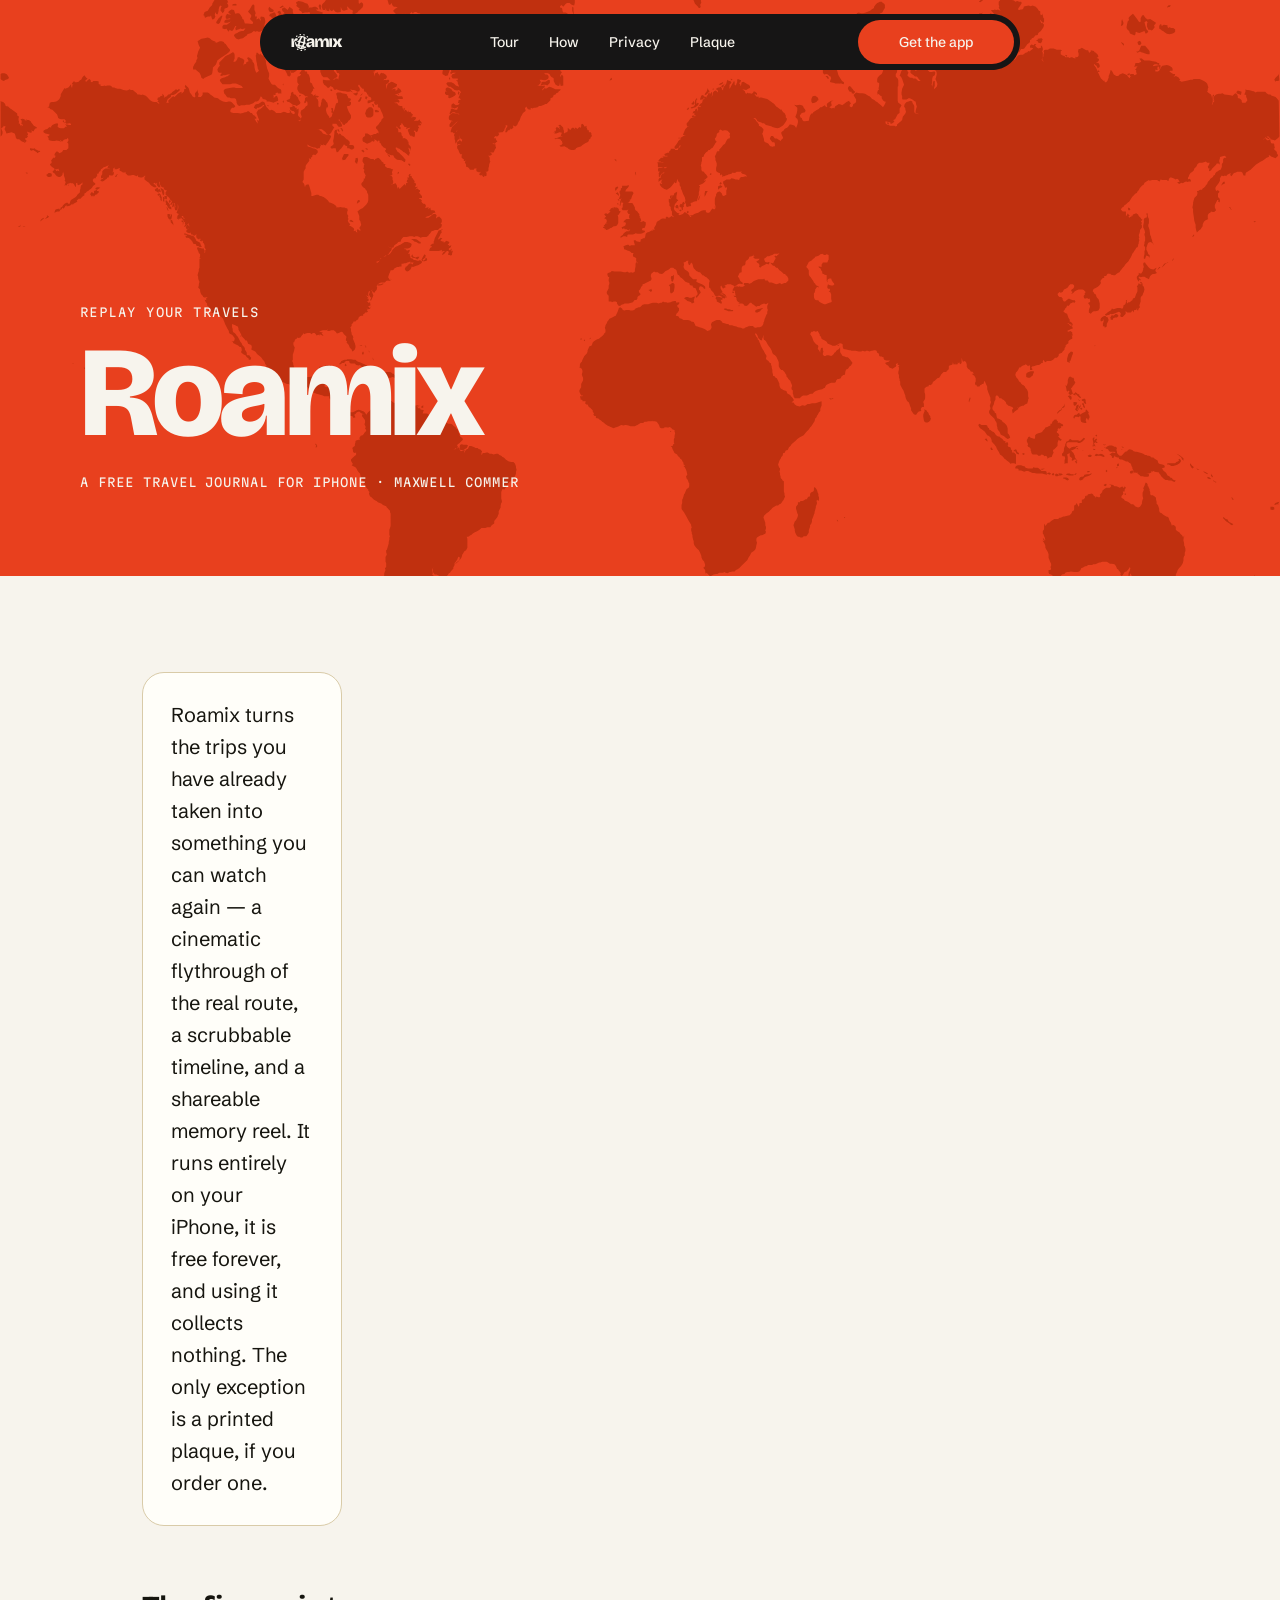
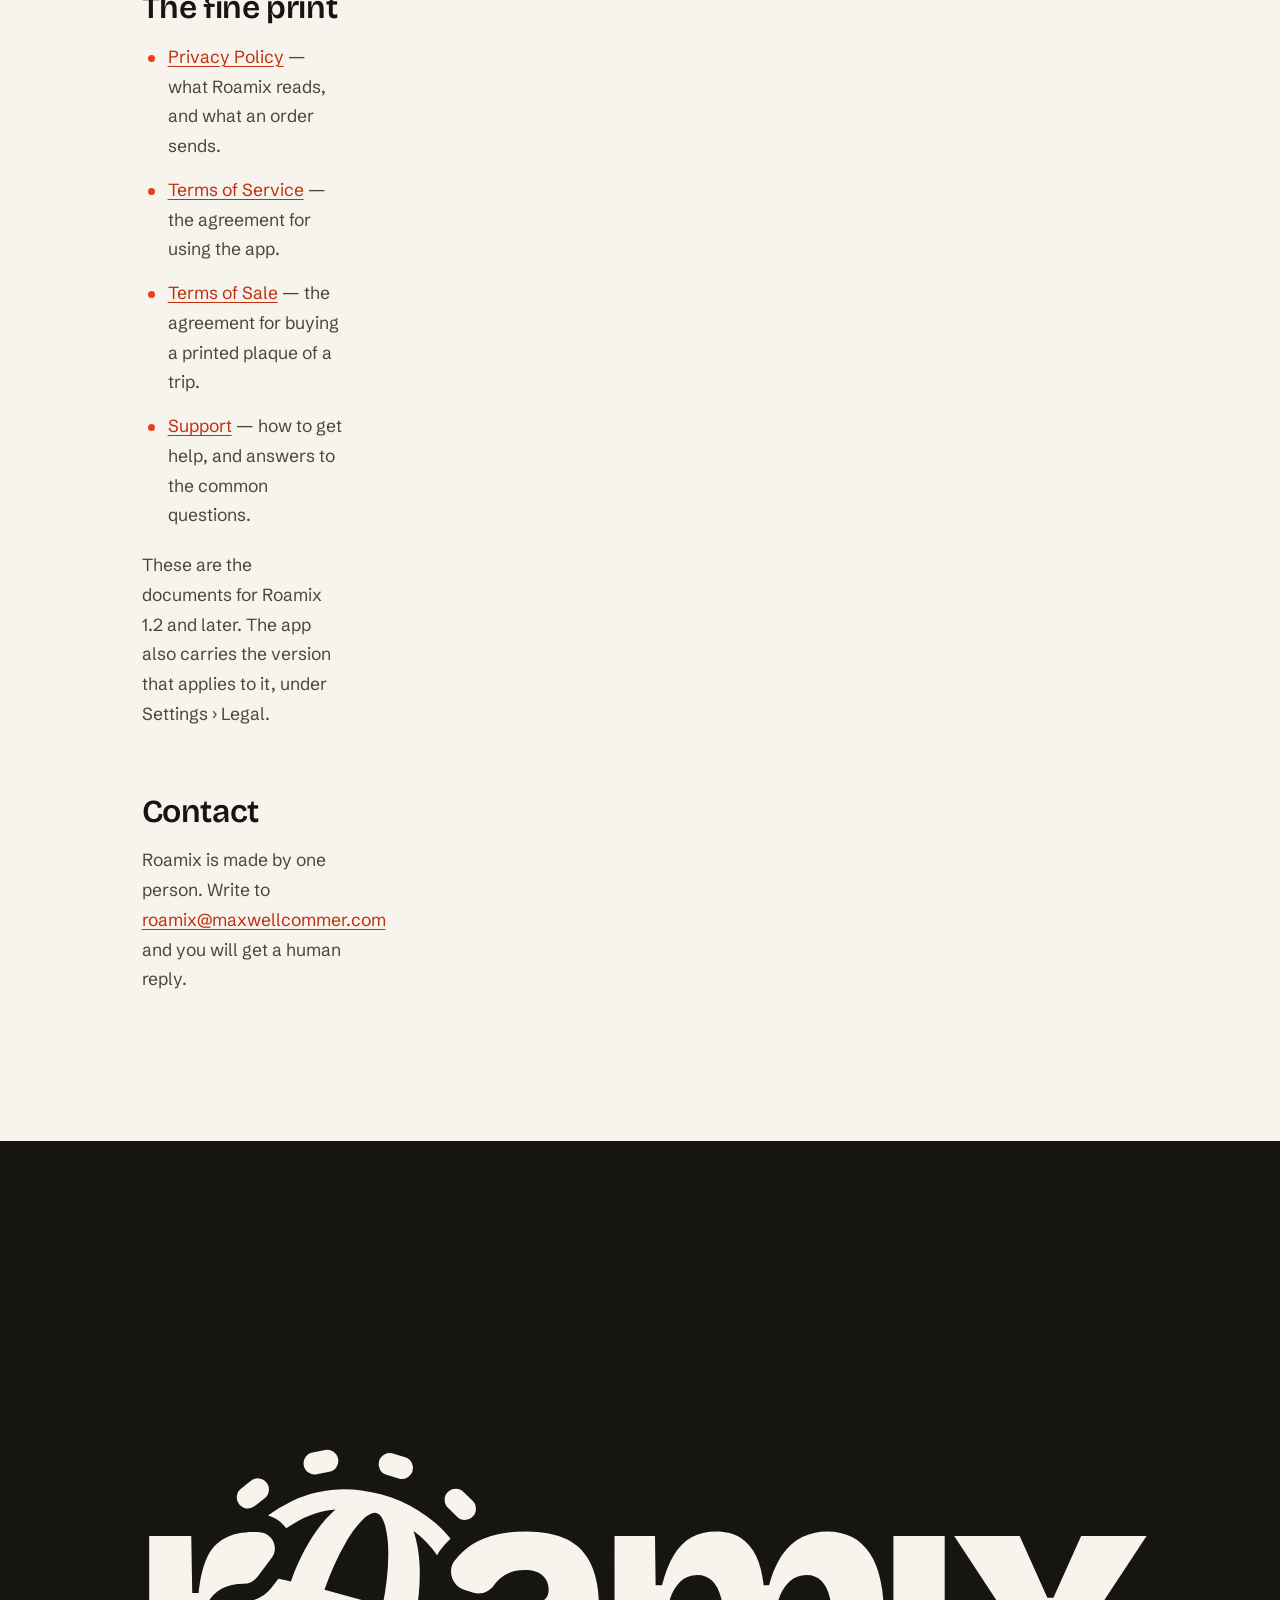
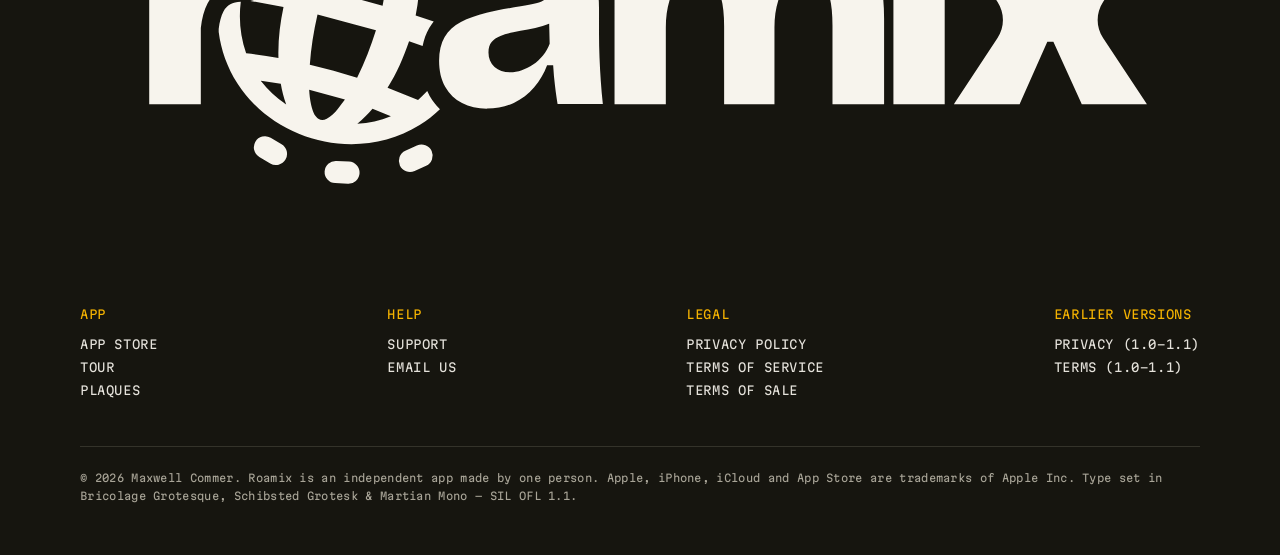
==== 1.2/index.html @ 4a8aa6ea "Tour: steady sticky pin, Safari's bar held one red Safari 26 draws a solid bar under its toolbar whe" ====
<!doctype html>
<!--
  Roamix Privacy Policy — the public copy, served by GitHub Pages at
  https://maxwellcommer-hub.github.io/roamix/1.2/privacy
  The WORDING mirrors the in-app Privacy Policy (LegalLibrary.privacyPolicy in the app
  source) verbatim — keep the two in lockstep, including the effective date (currently
  7 October 2026; set it together with LegalLibrary.effectiveDate in
  Roamix/Features/You/LegalView.swift).
  The DESIGN is the home page's (assets/site.css + assets/legal.css), applied by
  tools/build-legal.py, which lifts the words above verbatim — edit the WORDS here and
  re-run it; never edit the shared chrome by hand.
-->
<html lang="en">
<head>
<meta charset="utf-8">
<meta name="viewport" content="width=device-width, initial-scale=1, viewport-fit=cover">
<meta name="color-scheme" content="light">
<meta name="theme-color" content="#E8401E">
<title>Roamix</title>
<link rel="icon" href="data:image/svg+xml,%3Csvg%20xmlns='http://www.w3.org/2000/svg'%20viewBox='12%2012%2048%2048'%3E%3Cpath%20fill='%23E8401E'%20d='M57.11,25.15l-.99-1.73c-1.12-1.8-2.5-3.35-4.11-4.74-3.84-3.31-8.52-5.34-13.55-5.97-4.4-.56-8.78.08-12.78,1.97l-2.3,1.23c-1.28.78-2.42,1.64-3.49,2.59-8.49,7.48-10.27,20.06-4.14,29.57,7.02,10.9,22.33,14.48,33.37,7.61,4-2.49,7.09-6.15,8.93-10.47,2.77-6.53,2.42-13.85-.93-20.06ZM52.94,25.46c1.67,2.8,2.64,5.88,2.95,9.13.11,1.2.09,2.32-.07,3.63-2.46-.96-4.91-1.83-7.44-2.62.63-3.18.87-6.32.71-9.51-.1-2.07-.43-4.01-1.1-6,2.05,1.45,3.66,3.25,4.95,5.36ZM35.64,22.08c.86-1.41,1.74-2.7,2.88-3.87,1.01-1.03,2.44-2.05,3.37-.9.48.59.74,1.29.93,2.04.41,1.7.54,3.38.53,5.15-.03,3.11-.4,6.12-1.05,9.32l-10.65-2.91c1.08-3.11,2.35-6.03,3.98-8.83ZM20.31,23.71c1.86-2.33,4.13-4.2,6.78-5.57,2.07-1.05,4.22-1.73,6.6-1.94-1.38,1.24-2.55,2.55-3.6,4.07-1.94,2.81-3.43,5.83-4.56,9.1-2.54-.59-5.04-1.09-7.75-1.52.64-1.54,1.5-2.87,2.53-4.15ZM16.4,32.63l7.77,1.4c-.64,3.06-1.02,6.1-.93,9.35-1.99-.3-3.89-.65-5.92-.85-1.1-3.18-1.42-6.51-.92-9.9ZM20.03,47.58l3.64.53c.23,1.32.53,2.52.99,3.79-1.78-1.19-3.3-2.58-4.63-4.31ZM34.07,52.8c-.52.7-1.2,1.28-1.97,1.72-.75.39-1.52.27-1.98-.39-.38-.45-.57-1.01-.74-1.58-.3-1.07-.44-2.12-.51-3.32l6.55,1.76-1.35,1.81ZM37.65,47c-2.88-.87-5.71-1.64-8.67-2.35.23-3.1.69-6.13,1.41-9.23l10.71,2.91c-.93,2.97-2.03,5.81-3.45,8.67ZM37.69,55.45c1.01-.91,1.92-1.76,2.77-2.77l3.37,1.4c-1.99.83-3.99,1.23-6.14,1.37ZM48.81,51.07l-5.59-2.23c1.69-2.72,2.92-5.54,3.95-8.54l7.42,2.73c-1.26,3.08-3.13,5.79-5.77,8.04Z'/%3E%3C/svg%3E">
<link rel="preload" href="../fonts/BricolageGrotesque-ExtraBold.ttf" as="font" type="font/ttf" crossorigin>
<link rel="stylesheet" href="../assets/site.css?v=9d8be3f4">
<link rel="stylesheet" href="../assets/legal.css?v=582b8c62">
</head>
<body class="legal">

<svg width="0" height="0" style="position:absolute" aria-hidden="true"><defs><g id="wm">
      <g><rect x="54.05" y="86.21" width="7.73" height="4.91" rx="2.46" transform="translate(111.08 180.25) rotate(-176.99)"/><rect x="70.31" y="83.1" width="7.73" height="4.91" rx="2.46" transform="translate(177.3 132.32) rotate(155.32)"/><rect x="80.14" y="27" width="7.73" height="4.91" rx="2.46" transform="translate(44.81 -50.47) rotate(44.55)"/><rect x="65.9" y="18.54" width="7.73" height="4.91" rx="2.46" transform="translate(9.09 -19.33) rotate(16.86)"/><rect x="49.36" y="17.67" width="7.73" height="4.91" rx="2.46" transform="translate(-2.83 10.36) rotate(-10.83)"/><rect x="34.31" y="24.59" width="7.73" height="4.91" rx="2.46" transform="translate(-8.53 29.67) rotate(-38.52)"/><rect x="38.2" y="81.41" width="7.73" height="4.91" rx="2.46" transform="translate(35.41 177.45) rotate(-149.29)"/></g>
      <path d="M89.89,74.59c-2.07,0-3.9-.41-5.49-1.23-1.6-.82-2.84-2.02-3.73-3.59-.89-1.57-1.34-3.49-1.34-5.74,0-2.11.41-3.86,1.23-5.25.82-1.38,2.02-2.49,3.59-3.31,1.57-.82,3.46-1.5,5.67-2.04,2.21-.54,4.72-1.02,7.53-1.44,1.36-.23,2.5-.46,3.41-.67.92-.21,1.61-.55,2.08-1.02s.7-1.15.7-2.04c0-1.17-.42-2.18-1.27-3.03s-2.21-1.27-4.08-1.27c-1.31,0-2.5.24-3.56.7-1.06.47-1.96,1.15-2.71,2.04-.15.18-.29.36-.43.56-1.03,1.48-2.83,2.22-4.55,1.71l-1.91-.57c-2.78-.82-4-4.19-2.25-6.51.01-.01.02-.03.03-.04,1.1-1.45,2.43-2.66,3.98-3.63,1.55-.96,3.32-1.67,5.31-2.11,1.99-.45,4.12-.67,6.37-.67,3.75,0,6.82.6,9.19,1.79,2.37,1.2,4.13,3.05,5.28,5.56,1.15,2.51,1.72,5.74,1.72,9.68v5.7c0,1.69.04,3.39.11,5.1.07,1.71.16,3.43.28,5.14.12,1.71.27,3.44.46,5.17h-10c-.19-1.08-.38-2.38-.56-3.91-.19-1.52-.33-3.08-.42-4.68h-1.34c-.66,1.78-1.61,3.41-2.85,4.89-1.24,1.48-2.75,2.63-4.51,3.45-1.76.82-3.74,1.23-5.95,1.23ZM95.03,66.57c.84,0,1.7-.15,2.57-.46.87-.3,1.7-.73,2.5-1.27.8-.54,1.52-1.21,2.18-2.01.66-.8,1.15-1.67,1.48-2.6l-.14-5.56,1.55.35c-.89.56-1.88,1.01-2.96,1.34-1.08.33-2.17.59-3.27.77-1.1.19-2.18.39-3.24.6s-2,.48-2.82.81c-.82.33-1.47.77-1.94,1.34-.47.56-.7,1.34-.7,2.32,0,1.31.45,2.37,1.34,3.17.89.8,2.04,1.2,3.45,1.2Z"/>
      <path d="M39.14,45.53c-.71.94-1.82,1.47-3,1.47,0,0-.01,0-.02,0-1.83,0-3.41.35-4.75,1.06s-2.39,1.78-3.17,3.24c-.77,1.46-1.28,3.29-1.51,5.49v16.82h-11.4v-37.17h9.29l.21,12.6h1.41c.33-3.28.95-5.9,1.87-7.85.92-1.95,2.23-3.37,3.94-4.26,1.71-.89,3.84-1.34,6.37-1.34.38,0,.8.01,1.27.04h.01c2.85.14,4.39,3.42,2.66,5.7l-3.18,4.21Z"/>
      <path d="M118.09,73.6v-37.17h8.94l.14,10.91h1.41c.66-2.67,1.52-4.89,2.6-6.65,1.08-1.76,2.39-3.07,3.94-3.94,1.55-.87,3.35-1.3,5.42-1.3s3.95.46,5.39,1.37c1.43.92,2.57,2.25,3.41,4.01.84,1.76,1.41,3.93,1.69,6.51h1.2c.75-2.77,1.74-5.03,2.96-6.79,1.22-1.76,2.67-3.05,4.36-3.87,1.69-.82,3.52-1.23,5.49-1.23,2.11,0,3.95.41,5.53,1.23,1.57.82,2.89,2.04,3.94,3.66,1.06,1.62,1.84,3.64,2.36,6.05.52,2.42.77,5.22.77,8.41v18.8h-11.4v-17.39c0-2.49-.2-4.55-.6-6.19-.4-1.64-1.02-2.88-1.87-3.7-.84-.82-1.92-1.23-3.24-1.23-1.5,0-2.78.49-3.84,1.48-1.06.99-1.87,2.36-2.43,4.12-.56,1.76-.84,3.74-.84,5.95v16.96h-11.12v-17.18c0-2.58-.22-4.69-.67-6.33-.45-1.64-1.1-2.89-1.97-3.73-.87-.84-1.96-1.27-3.27-1.27-1.5,0-2.77.49-3.8,1.48-1.03.99-1.82,2.36-2.36,4.12-.54,1.76-.81,3.74-.81,5.95v16.96h-11.33Z"/>
      <path d="M179.7,73.6v-37.17h11.33v37.17h-11.33Z"/>
      <path d="M193.06,73.6l9.64-14.62c1.59-2.41,1.59-5.53.01-7.94l-9.58-14.61h14.46l6.12,13.66h1.34l6.12-13.66h14.46l-9.62,14.6c-1.59,2.42-1.59,5.55.01,7.97l9.68,14.6h-14.39l-6.27-13.8h-1.34l-6.12,13.8h-14.53Z"/>
      <path d="M77.22,71.72c-.18-.32-.35-.66-.51-1-.63.68-1.31,1.33-2.03,1.95l-6.74-2.69c2.04-3.27,3.53-6.68,4.76-10.3l2.99,1.1c.29-1.48.76-2.84,1.46-4.02.3-.5.63-.97.99-1.42-1.32-.46-2.64-.9-3.99-1.32.76-3.84,1.05-7.62.85-11.47-.13-2.5-.52-4.84-1.32-7.23,2.09,1.49,3.8,3.3,5.22,5.36.21-.4.43-.79.71-1.16.69-.91,1.44-1.73,2.24-2.48-.99-1.24-2.09-2.39-3.32-3.45-4.62-3.99-10.27-6.44-16.34-7.21-5.3-.67-10.58.09-15.41,2.38l-2.77,1.49c-.88.53-1.69,1.1-2.48,1.7,1.62.46,3.03,1.44,4.02,2.81.93-.66,1.9-1.28,2.93-1.81,2.49-1.27,5.09-2.08,7.96-2.33-1.67,1.5-3.07,3.08-4.34,4.91-2.34,3.39-4.14,7.03-5.5,10.97-.93-.22-1.85-.42-2.78-.61l-1.53,2.02c-1.14,1.5-2.81,2.52-4.66,2.88l7.33,1.32c-.77,3.69-1.23,7.35-1.12,11.27-2.4-.36-4.69-.78-7.14-1.02-1.27-3.66-1.67-7.49-1.18-11.38-.92.06-1.69.25-2.31.57-.63.33-1.11.84-1.52,1.6-.51.96-.86,2.25-1.05,3.85v.67c.51,3.95,1.87,7.83,4.15,11.37,8.47,13.14,26.93,17.46,40.24,9.18,1.63-1.01,3.12-2.2,4.49-3.51-.9-.86-1.67-1.86-2.31-2.99ZM39.97,68.45l4.39.64c.27,1.59.64,3.04,1.19,4.57-2.14-1.43-3.99-3.12-5.58-5.2ZM58.8,37.7c1.03-1.7,2.1-3.26,3.48-4.67,1.22-1.24,2.94-2.47,4.06-1.09.58.71.89,1.56,1.13,2.46.5,2.05.66,4.08.64,6.21-.04,3.75-.48,7.38-1.26,11.24l-12.84-3.51c1.3-3.75,2.84-7.27,4.81-10.64ZM56.9,74.75c-.63.85-1.44,1.54-2.38,2.07-.9.47-1.83.33-2.39-.47-.46-.54-.69-1.22-.89-1.91-.36-1.28-.53-2.56-.61-4.01l7.9,2.13-1.63,2.18ZM50.77,64.91c.27-3.73.83-7.39,1.7-11.13l12.91,3.51c-1.13,3.59-2.45,7.01-4.16,10.45-3.47-1.05-6.89-1.98-10.45-2.84ZM61.27,77.94c1.22-1.1,2.32-2.13,3.35-3.35l4.06,1.69c-2.4,1-4.82,1.49-7.41,1.66Z"/>
      </g></defs></svg>

<nav class="nav" id="nav" aria-label="Main">
  <canvas class="goo" aria-hidden="true"></canvas>
  <div class="row">
    <a class="brand" href="../" aria-label="Roamix home"><svg viewBox="0 0 247.43 108.6" aria-hidden="true"><use href="#wm"/></svg></a>
    <div class="links">
      <span class="pick" aria-hidden="true"></span>
      <a href="../#tour">Tour</a>
      <a href="../#fills">How</a>
      <a href="privacy">Privacy</a>
      <a href="../#plaque">Plaque</a>
    </div>
    <div class="cta"><a href="https://apps.apple.com/us/app/roamix/id6794683260" aria-label="Get Roamix on the App Store"><span class="long">Get the app</span><span class="short">Get</span></a></div>
  </div>
</nav>

<header class="doc-head" data-tint="#E8401E">
  <img class="map" src="../assets/world.svg" alt="" width="2000" height="1173">
  <div class="inner">
    <p class="kicker">Replay your travels</p>
    <h1>Roamix</h1>
    <p class="effective">A FREE TRAVEL JOURNAL FOR IPHONE · MAXWELL COMMER</p>
  </div>
</header>

<div class="doc-wrap" data-tint="#F7F4ED">
  <aside class="toc" aria-label="On this page"><p class="mono">On this page</p><ol id="toc"></ol></aside>
  <main class="doc" id="doc">
  <p class="callout">Roamix turns the trips you have already taken into something you can watch again — a cinematic flythrough of the real route, a scrubbable timeline, and a shareable memory reel. It runs entirely on your iPhone, it is free forever, and using it collects nothing. The only exception is a printed plaque, if you order one.</p>

  <h2>The fine print</h2>
  <ul>
    <li><a href="privacy">Privacy Policy</a> — what Roamix reads, and what an order sends.</li>
    <li><a href="terms">Terms of Service</a> — the agreement for using the app.</li>
    <li><a href="terms-of-sale">Terms of Sale</a> — the agreement for buying a printed plaque of a trip.</li>
    <li><a href="support">Support</a> — how to get help, and answers to the common questions.</li>
  </ul>
  <p>These are the documents for Roamix 1.2 and later. The app also carries the version that applies to it, under Settings › Legal.</p>

  <h2>Contact</h2>
  <p>Roamix is made by one person. Write to <a href="mailto:roamix@maxwellcommer.com">roamix@maxwellcommer.com</a> and you will get a human reply.</p>
</main>
</div>

<footer class="foot" data-tint="#16150F">
  <div class="inner">
    <svg class="wm" viewBox="0 0 247.43 108.6" aria-hidden="true"><use href="#wm"/></svg>
    <div class="cols">
      <div><h4>App</h4><a href="https://apps.apple.com/us/app/roamix/id6794683260">App Store</a><a href="../#tour">Tour</a><a href="../#plaque">Plaques</a></div>
      <div><h4>Help</h4><a href="support">Support</a><a href="mailto:roamix@maxwellcommer.com">Email us</a></div>
      <div><h4>Legal</h4><a href="privacy">Privacy Policy</a><a href="terms">Terms of Service</a><a href="terms-of-sale">Terms of Sale</a></div>
      <div><h4>Earlier versions</h4><a href="../privacy">Privacy (1.0–1.1)</a><a href="../terms">Terms (1.0–1.1)</a></div>
    </div>
    <p class="legal">© 2026 Maxwell Commer. Roamix is an independent app made by one person. Apple, iPhone, iCloud and App Store are trademarks of Apple Inc. Type set in Bricolage Grotesque, Schibsted Grotesk &amp; Martian Mono — SIL OFL 1.1.</p>
  </div>
</footer>

<script src="../assets/site.js?v=1a141ad0" defer></script>
<script src="../assets/legal.js?v=732454f5" defer></script>
</body>
</html>
---- assets/site.css ----
/*
  Roamix — the home page.
  The app's own screen-printed poster system, at web scale:
  · the ink is the GROUND, the stock is the drawing (full-bleed ink fields, content cut out in stock);
  · colour is information — inks are RoamixTheme.Ink, never a hand-picked hex;
  · flat inks, no gradients; the "glass" here is OUR goo — opaque ink shapes that neck and merge
    (an SVG alpha-threshold filter), with no reflections or blur showing through;
  · motion is the app's springs (RoamixMotion), sampled into CSS linear() curves below.
*/

@font-face { font-family: "Bricolage Grotesque"; src: url("../fonts/BricolageGrotesque-ExtraBold.ttf") format("truetype"); font-weight: 800; font-display: swap; }
@font-face { font-family: "Bricolage Grotesque"; src: url("../fonts/BricolageGrotesque-SemiBold.ttf") format("truetype"); font-weight: 600; font-display: swap; }
@font-face { font-family: "Schibsted Grotesk"; src: url("../fonts/SchibstedGrotesk-Regular.ttf") format("truetype"); font-weight: 400; font-display: swap; }
@font-face { font-family: "Schibsted Grotesk"; src: url("../fonts/SchibstedGrotesk-Medium.ttf") format("truetype"); font-weight: 500; font-display: swap; }
@font-face { font-family: "Martian Mono"; src: url("../fonts/MartianMono-Regular.ttf") format("truetype"); font-weight: 400; font-display: swap; }

:root {
  /* RoamixTheme.Ink — .fill / .deep */
  --verm: #E8401E;  --verm-deep: #C0300F;
  --sky: #1180CE;   --sky-deep: #0B5F9C;
  --chrome: #F5B301; --chrome-deep: #8A5A00;
  --palm: #12795A;
  /* Palette */
  --paper: #F7F4ED; --paper-deep: #EDE7D9; --card: #FFFEF9; --kraft: #D9CBA8;
  --ink: #16150F; --ink-soft: #4A473C; --ink-faint: #6B675D;

  --display: "Bricolage Grotesque", "Avenir Next", system-ui, sans-serif;
  --text: "Schibsted Grotesk", -apple-system, system-ui, sans-serif;
  --mono: "Martian Mono", ui-monospace, "SF Mono", monospace;

  /* RoamixMotion springs, sampled */
  --ease-settle: linear(0, 0.018, 0.065, 0.131, 0.207, 0.288, 0.370, 0.450, 0.525, 0.594, 0.657, 0.714, 0.763, 0.807, 0.844, 0.875, 0.902, 0.924, 0.943, 0.957, 0.969, 0.979, 0.986, 0.992, 0.996, 1, 1.002, 1.003, 1.004, 1.005, 1.005, 1.005, 1.005, 1.004, 1.004, 1.004, 1.003, 1.003, 1.003, 1.002, 1);
  --ease-appear: linear(0, 0.018, 0.066, 0.132, 0.209, 0.291, 0.374, 0.455, 0.532, 0.602, 0.667, 0.724, 0.774, 0.818, 0.855, 0.887, 0.913, 0.935, 0.953, 0.967, 0.978, 0.987, 0.994, 0.999, 1.002, 1.005, 1.006, 1.007, 1.008, 1.008, 1.007, 1.007, 1.006, 1.006, 1.005, 1.005, 1.004, 1.003, 1.003, 1.002, 1);
  --ease-stamp: linear(0, 0.042, 0.148, 0.293, 0.455, 0.616, 0.763, 0.889, 0.990, 1.064, 1.113, 1.139, 1.148, 1.142, 1.127, 1.105, 1.082, 1.058, 1.036, 1.017, 1.002, 0.991, 0.984, 0.980, 0.978, 0.979, 0.981, 0.984, 0.988, 0.991, 0.995, 0.997, 1, 1.001, 1.002, 1.003, 1.003, 1.003, 1.003, 1.002, 1);
  --ease-press: linear(0, 0.027, 0.098, 0.198, 0.315, 0.437, 0.557, 0.670, 0.771, 0.858, 0.931, 0.988, 1.031, 1.062, 1.082, 1.092, 1.095, 1.092, 1.085, 1.076, 1.064, 1.053, 1.041, 1.031, 1.021, 1.013, 1.006, 1.001, 0.997, 0.994, 0.992, 0.991, 0.991, 0.991, 0.992, 0.993, 0.994, 0.995, 0.996, 0.997, 1);
  --ease-goo: linear(0, 0.028, 0.100, 0.200, 0.316, 0.438, 0.557, 0.668, 0.767, 0.852, 0.923, 0.978, 1.020, 1.050, 1.070, 1.080, 1.084, 1.082, 1.076, 1.068, 1.058, 1.048, 1.038, 1.029, 1.020, 1.013, 1.007, 1.002, 0.999, 0.996, 0.994, 0.993, 0.993, 0.993, 0.994, 0.994, 0.995, 0.996, 0.997, 0.998, 1);
  --t-settle: .71s; --t-appear: .93s; --t-stamp: .7s; --t-press: .47s; --t-goo: .95s;

  --gutter: clamp(16px, 4vw, 48px);
}

* { box-sizing: border-box; }
html { color-scheme: light; -webkit-text-size-adjust: 100%; scroll-padding-top: 96px; overflow-x: clip; overscroll-behavior: none; }
body { overscroll-behavior: none; margin: 0; background: var(--verm); color: var(--ink); font-family: var(--text); line-height: 1.6; -webkit-font-smoothing: antialiased; overflow-x: clip; }
img, svg { display: block; }
a { color: inherit; }
.sr { position: absolute; width: 1px; height: 1px; overflow: hidden; clip: rect(0 0 0 0); white-space: nowrap; }
.mono { font-family: var(--mono); font-weight: 400; letter-spacing: .04em; text-transform: uppercase; }
:focus-visible { outline: 3px solid var(--ink); outline-offset: 3px; border-radius: 8px; }

/* ── Goo: OUR liquid glass, fully opaque. Not a blur filter — a blur-and-threshold renders soft
      and lumpy (it bulges wherever two shapes overlap, and Safari rasterises it at 1x). Each goo
      surface is a <canvas> that site.js paints as ONE vector outline: the smooth union of the
      shapes' signed distance fields, contoured and filled. Crisp at any zoom, exact where the
      shapes stand apart, necking only where they meet. Text never sits in it. ── */
canvas.goo { position: absolute; pointer-events: none; display: block; }

/* ═══ Nav — one bar at the top; pinches into pills as you scroll ═══ */
.nav { position: fixed; z-index: 50; top: calc(env(safe-area-inset-top, 0px) + 14px); left: 50%; translate: -50% 0; width: min(760px, calc(100% - 24px)); height: 56px; transition: translate var(--t-settle) var(--ease-settle); }
.nav.away { translate: -50% calc(-100% - env(safe-area-inset-top, 0px) - 30px); }
.nav canvas.goo { inset: 0; width: 100%; height: 100%; filter: brightness(.088); transition: filter .25s ease; }
.nav.onink canvas.goo { filter: none; }
.nav .row { position: absolute; inset: 0; display: flex; align-items: stretch; gap: 18px; }
.nav .brand { flex: 0 0 112px; display: flex; align-items: center; justify-content: center; color: var(--paper); text-decoration: none; transition: color .25s ease; }
.nav .brand svg { height: 25px; width: auto; fill: currentColor; }
.nav .links { flex: 1 1 auto; position: relative; display: flex; align-items: center; justify-content: center; gap: 2px; }
.nav .links a { position: relative; z-index: 1; font: 500 14px/1 var(--text); color: var(--paper); text-decoration: none; padding: 10px 14px; border-radius: 20px; transition: color .25s ease; }
.nav .links a.on { color: var(--ink); }
/* the stock lozenge under the hovered/current link: its two ends run on different springs,
   so it stretches between links (thinning as it does) and lands round — site.js drives it */
.nav .pick { position: absolute; left: 0; top: 8px; height: 40px; width: 0; border-radius: 20px; background: var(--paper); opacity: 0; transition: opacity .2s, background-color .25s ease; pointer-events: none; will-change: transform, width; }
.nav .pick.live { opacity: 1; }
.nav .cta { flex: 0 0 168px; display: flex; padding: 6px; }
.nav .cta a { display: flex; align-items: center; justify-content: center; width: 100%; border-radius: 22px; background: var(--verm); color: var(--paper); text-decoration: none; font: 500 14px/1 var(--text); transition: scale var(--t-press) var(--ease-press), background-color .2s; }
.nav .cta a:hover { background: var(--verm-deep); }
.nav .cta a:active { scale: .95; }
/* over a press-black ground the pills print in stock instead (site.js repaints the canvas) */
.nav.onink .brand, .nav.onink .links a { color: var(--ink); }
.nav.onink .links a.on { color: var(--paper); }
.nav.onink .pick { background: var(--ink); }
/* phones get the whole bar too, just tighter: a smaller mark, snug links, and a short
   "Get" on the button (the full "Get the app" stays as its accessible name) */
@media (max-width: 640px) {
  .nav { height: 48px; width: calc(100% - 16px); top: calc(env(safe-area-inset-top, 0px) + 10px); }
  .nav .row { gap: 8px; }
  .nav .brand { flex: 0 0 62px; }
  .nav .brand svg { height: 19px; }
  .nav .links { gap: 0; }
  .nav .links a { font-size: 13px; padding: 9px 7px; }
  .nav .pick { top: 6px; height: 36px; }
  .nav .cta { flex: 0 0 64px; padding: 5px; }
  .nav .cta a { font-size: 13px; }
  .nav .cta a .long { display: none; }
}
@media (min-width: 641px) { .nav .cta a .short { display: none; } }

/* ── Page transitions: going between the home page and the documents, the nav stays put, the
      red header morphs from one page's shape into the other's, and the rest of the page
      gives way and rises in (cross-document View Transitions; browsers without them just
      load the page). ── */
@view-transition { navigation: auto; }
.nav { view-transition-name: nav; }
.hero, .doc-head { view-transition-name: page-head; }
::view-transition-group(page-head) { animation-duration: .7s; animation-timing-function: var(--ease-settle); }
::view-transition-old(page-head), ::view-transition-new(page-head) { height: 100%; width: 100%; object-fit: cover; object-position: top center; }
::view-transition-old(page-head) { animation: vt-out .3s ease both; }
::view-transition-new(page-head) { animation: vt-in .5s ease .1s both; }
::view-transition-old(root) { animation: vt-out .28s ease both; }
::view-transition-new(root) { animation: vt-rise .62s var(--ease-appear) .08s both; }
::view-transition-group(nav) { animation-duration: .5s; animation-timing-function: var(--ease-settle); }
@keyframes vt-out { to { opacity: 0; } }
@keyframes vt-in { from { opacity: 0; } }
@keyframes vt-rise { from { opacity: 0; transform: translateY(28px); } }
@media (prefers-reduced-motion: reduce) { @view-transition { navigation: none; } }

/* ═══ Hero — the atlas, vermilion ground, land in the deep pull ═══ */
.hero { position: relative; min-height: max(100vh, 640px); min-height: max(100lvh, 640px); display: grid; place-items: end center; overflow: hidden; background: var(--verm); color: var(--paper); isolation: isolate; }
.hero .map, .hero .routes { position: absolute; left: 0; top: -15%; width: 100%; height: 118%; object-fit: cover; object-position: 50% 50%; z-index: -1; }
.hero .map { opacity: 0; scale: 1.06; transition: opacity 1.2s ease, scale 2.4s var(--ease-settle); }
.hero.in .map { opacity: 1; scale: 1; }
.hero .routes { overflow: visible; }
.hero .route-dots { fill: none; stroke: var(--paper); stroke-width: 5; stroke-linecap: round; stroke-dasharray: 0 14; }
.hero .route-mask { fill: none; stroke: #fff; stroke-width: 26; stroke-linecap: round; }
.hero .port circle { fill: var(--paper); }
.hero .port text { fill: var(--paper); font: 400 22px var(--mono); letter-spacing: .04em; }
.hero .port { opacity: 0; transform-box: fill-box; transform-origin: 0 50%; scale: 1.35; transition: opacity .25s, scale var(--t-stamp) var(--ease-stamp); }
.hero .port.on { opacity: 1; scale: 1; }
.hero .puck { fill: var(--paper); stroke: var(--ink); stroke-width: 4; opacity: 0; transition: opacity .3s; }
.hero .puck.on { opacity: 1; }

.hero .lockup { text-align: center; padding: 120px var(--gutter) clamp(36px, 6vh, 64px); display: grid; justify-items: center; gap: 0; }
.hero .wordmark { width: min(420px, 74vw, 44vh); height: auto; fill: var(--paper); }
.hero .wordmark .spark { transform-box: fill-box; transform-origin: 50% 50%; }
.hero h1 { margin: 18px 0 0; font: 400 clamp(14px, 2.1vw, 22px)/1.4 var(--mono); letter-spacing: .1em; text-transform: uppercase; }
.hero h1 .flap { display: inline-block; min-width: .62em; }
.hero .sub { margin: 10px 0 26px; max-width: 34ch; font: 400 clamp(16px, 1.6vw, 19px)/1.5 var(--text); opacity: .95; }
.hero .meta { margin-top: 18px; font: 400 11px/1.6 var(--mono); letter-spacing: .08em; text-transform: uppercase; opacity: .9; }

@media (max-aspect-ratio: 1/1) {
  /* upright phone: the atlas is a band across the top, the lockup sits under it */
  .hero .map, .hero .routes { top: 0; height: 58%; }
  .hero .port text { font-size: 30px; }
  .hero .route-dots { stroke-width: 7; stroke-dasharray: 0 19; }
  .hero .port circle { r: 12; }
}

/* rise-in, the app's appearSoft */
.rise { opacity: 0; translate: 0 26px; transition: opacity .6s ease, translate var(--t-appear) var(--ease-appear); }
.in .rise, .rise.in { opacity: 1; translate: 0 0; }
.d1 { transition-delay: .08s; } .d2 { transition-delay: .16s; } .d3 { transition-delay: .24s; } .d4 { transition-delay: .32s; }

/* ── The goo button: one opaque pill; on hover two droplets bud off its ends (canvas, site.js) ── */
.gbtn { position: relative; display: inline-grid; place-items: center; height: 64px; padding: 0 34px; text-decoration: none; isolation: isolate; --fill: #F7F4ED; --on: var(--ink); transition: scale var(--t-press) var(--ease-press); }
.gbtn:active { scale: .97; }
.gbtn canvas.goo { inset: -40px -64px; width: calc(100% + 128px); height: calc(100% + 80px); z-index: -1; }
.gbtn span { color: var(--on); font: 500 17px/1 var(--text); display: flex; align-items: center; gap: 10px; }
.gbtn span svg { width: 18px; height: 18px; fill: currentColor; }

/* ═══ Panorama — the store's ten plates, a continuous strip you scroll sideways ═══ */
/* no ground of its own: each plate carries its own ink, and anything showing past them is the
   page's current tint (site.js), so no black can appear under a phone's toolbar */
.pano { position: relative; background: transparent; }
/* the frame runs past the bottom of the screen, so nothing behind it can show under a phone's
   floating toolbar, however that toolbar measures the viewport */
.pano .pin { position: sticky; top: 0; height: calc(100vh + 96px); height: calc(100lvh + 96px); overflow: hidden; }
.pano .strip { display: flex; height: 100%; will-change: transform; }
.pano .strip.scroll-driven { animation: strip-slide linear both; animation-timeline: scroll(root block); }
/* the frame is native sticky, so it never trails the finger or jumps in height */
@keyframes strip-slide { from { transform: translate3d(0, 0, 0); } to { transform: translate3d(var(--travel, 0px), 0, 0); } }
.plate { position: relative; flex: none; height: 100%; aspect-ratio: 1320 / 2868; container-type: inline-size; overflow: hidden; }
.plate img { position: absolute; inset: 0; width: 100%; height: 100%; object-fit: cover; opacity: 0; transition: opacity .5s ease; }
.plate img.loaded { opacity: 1; }
.plate .copy { position: absolute; left: 7.65cqw; right: 6cqw; top: 11.1cqw; }
.plate h3 { margin: 0; font: 800 14.4cqw/0.93 var(--display); letter-spacing: -0.035em; }
.plate p { margin: 2.6cqw 0 0; font: 400 4.25cqw/1.32 var(--text); letter-spacing: -0.005em; }
.plate.light { color: var(--paper); } .plate.dark { color: var(--ink); }
.plate .w { display: inline-block; opacity: 0; translate: 0 .5em; transition: opacity .5s ease, translate var(--t-appear) var(--ease-appear); }
.plate.seen .w { opacity: 1; translate: 0 0; }
.pano .rail { position: absolute; z-index: 2; left: 50%; bottom: calc(96px + env(safe-area-inset-bottom, 0px) + 18px); translate: -50% 0; display: flex; align-items: center; gap: 12px; padding: 10px 16px; border-radius: 22px; background: var(--ink); color: var(--paper); font: 400 11px/1 var(--mono); letter-spacing: .06em; }
.pano .rail .ticks { position: relative; display: flex; gap: 6px; }
.pano .rail .ticks i { width: 14px; height: 4px; border-radius: 2px; background: var(--paper); opacity: .3; transition: opacity .3s, width var(--t-settle) var(--ease-settle); }
.pano .rail .ticks i.on { opacity: 1; width: 28px; }
.pano .rail { transition: none; }
/* phones: no progress pill (Safari's toolbar sits there), and a plate is never narrower than
   the screen, so the next one can't peek in at the edge before its turn */
@media (hover: none) and (pointer: coarse) {
  .pano .rail { display: none; }
  .plate { min-width: 100vw; }
  .plate img { object-position: top center; }   /* the headline is placed against the picture's top */
}
.pano .hint { position: absolute; z-index: 2; right: var(--gutter); top: 50%; translate: 0 -50%; display: none; }

/* ═══ Sections ═══ */
.sect { position: relative; padding: clamp(80px, 12vw, 150px) var(--gutter); overflow: hidden; }
.sect .inner { max-width: 1120px; margin: 0 auto; }
.kicker { font: 400 12px/1 var(--mono); letter-spacing: .12em; text-transform: uppercase; margin: 0 0 18px; }
.sect h2 { margin: 0; font: 800 clamp(48px, 8.4vw, 118px)/0.92 var(--display); letter-spacing: -0.035em; }
.sect .lede { margin: 22px 0 0; max-width: 40ch; font: 400 clamp(17px, 1.7vw, 21px)/1.5 var(--text); }

/* — It fills itself in: chrome field, the departures board — */
.fills { background: var(--chrome); color: var(--ink); }
.fills .inner { display: grid; grid-template-columns: 1fr 1.15fr; gap: clamp(32px, 6vw, 90px); align-items: center; }
.board { background: var(--ink); border-radius: 26px; padding: clamp(14px, 2vw, 22px); display: grid; gap: 8px; box-shadow: 0 0 0 0 transparent; }
.board .row { display: grid; grid-template-columns: minmax(84px, .9fr) 2fr; align-items: center; gap: 12px; padding: 12px 14px; border-radius: 16px; cursor: pointer; border: 0; background: transparent; text-align: left; color: inherit; transition: background .2s, scale var(--t-press) var(--ease-press); }
.board .row:hover { background: #24231b; }
.board .row:active { scale: .98; }
.board .src { color: var(--chrome); font: 400 clamp(10px, 1vw, 12px)/1 var(--mono); letter-spacing: .1em; }
.board .cells { display: flex; gap: 4px; }
.board .cell { position: relative; flex: 1; max-width: 46px; aspect-ratio: 3 / 4.1; perspective: 300px; font: 400 clamp(15px, 2.1vw, 26px)/1 var(--mono); color: var(--paper); }
.board .cell > span { position: absolute; inset: 0; display: grid; place-items: center; background: #2b2a22; border-radius: 5px; overflow: hidden; }
.board .cell::after { content: ""; position: absolute; left: 0; right: 0; top: 50%; height: 1px; background: var(--ink); z-index: 3; }
.board .cell .leaf { transform-origin: 50% 100%; clip-path: inset(0 0 50% 0); backface-visibility: hidden; z-index: 2; }
.board .cell.flip .leaf { animation: flap .07s linear; }
@keyframes flap { from { transform: rotateX(0); } to { transform: rotateX(-90deg); } }
.fills .tap { margin-top: 14px; font: 400 11px/1 var(--mono); letter-spacing: .1em; text-transform: uppercase; color: var(--chrome-deep); }
.fills .fine { margin-top: 26px; font: 400 10.5px/1.6 var(--mono); letter-spacing: .03em; color: var(--chrome-deep); max-width: 52ch; }

/* — Every mile, counted: vermilion-deep field, goo bubbles in four inks — */
.miles { background: var(--verm-deep); color: var(--paper); }
.miles .inner { display: grid; grid-template-columns: .9fr 1.1fr; gap: clamp(28px, 5vw, 70px); align-items: center; }
.bubbles { position: relative; aspect-ratio: 1 / .92; width: 100%; touch-action: pan-y; }
.bubbles canvas.goo { inset: 0; width: 100%; height: 100%; }
.bubbles { cursor: grab; user-select: none; -webkit-user-select: none; touch-action: pan-y; }
.bubbles:active { cursor: grabbing; }
/* a tile you've picked up rides its own fixed layer, free of the section, until it lands home */
.lift { position: fixed; z-index: 60; left: 0; top: 0; display: none; place-items: center; text-align: center; pointer-events: none; will-change: transform; transform-origin: 50% 50%; }
.lift b { display: block; font: 400 clamp(17px, 2.1vw, 26px)/1 var(--mono); letter-spacing: -.01em; }
.lift small { display: block; margin-top: 6px; font: 400 clamp(8px, .75vw, 10px)/1.25 var(--mono); letter-spacing: .1em; text-transform: uppercase; }
.bubbles .labels { position: absolute; inset: 0; pointer-events: none; }
.bubbles .labels > div { position: absolute; left: 0; top: 0; display: grid; place-items: center; text-align: center; will-change: transform; }
.bubbles .labels b { display: block; font: 400 clamp(17px, 2.1vw, 26px)/1 var(--mono); letter-spacing: -.01em; }
.bubbles .labels small { display: block; margin-top: 6px; font: 400 clamp(8px, .75vw, 10px)/1.25 var(--mono); letter-spacing: .1em; text-transform: uppercase; }
.miles .note { margin-top: 18px; font: 400 11px/1 var(--mono); letter-spacing: .1em; text-transform: uppercase; opacity: .85; }

/* — Nothing leaves your phone: bare stock (a reading surface) — */
.private { background: var(--paper); color: var(--ink); }
.private h2 { color: var(--ink); }
.private .kicker { color: var(--verm-deep); }
.private .lede { color: var(--ink-soft); }
.stubs { margin-top: clamp(40px, 6vw, 72px); display: grid; grid-template-columns: repeat(3, 1fr); gap: 18px; }
.stub { position: relative; background: var(--card); border: 1px solid var(--kraft); border-radius: 22px; padding: 26px 24px 24px; }
.stub::before { content: ""; position: absolute; left: 18px; right: 18px; top: 72px; border-top: 2px dashed var(--kraft); }
.stub .tag { display: inline-block; font: 400 11px/1 var(--mono); letter-spacing: .1em; text-transform: uppercase; padding: 8px 12px; border-radius: 999px; color: var(--paper); }
.stub h3 { margin: 40px 0 8px; font: 600 24px/1.15 var(--display); letter-spacing: -.01em; }
.stub p { margin: 0; color: var(--ink-soft); font-size: 15.5px; }
.stub .stamp { position: absolute; right: 18px; top: 16px; width: 74px; height: 74px; border-radius: 50%; border: 2px solid currentColor; display: grid; place-items: center; font: 400 9px/1.2 var(--mono); letter-spacing: .08em; text-align: center; text-transform: uppercase; rotate: -12deg; opacity: 0; scale: 1.35; transition: opacity .2s, scale var(--t-stamp) var(--ease-stamp); }
.stub.in .stamp { opacity: .9; scale: 1; }
.private .exception { margin: 34px 0 0; max-width: 62ch; color: var(--ink-soft); font-size: 16px; }
.private .exception b { color: var(--ink); font-weight: 500; }
.private .policy { margin-top: 34px; font: 400 12px/1.6 var(--mono); letter-spacing: .04em; text-transform: uppercase; }
.private .policy a { color: var(--verm-deep); text-underline-offset: 4px; }

/* — Hang a trip on your wall: sky field, a ticket — */
.plaque { background: var(--sky); color: var(--paper); overflow-x: clip; overflow-y: visible; z-index: 1; }
.plaque .inner > :first-child { position: relative; z-index: 2; }
.plaque .inner { display: grid; grid-template-columns: 1.1fr .9fr; gap: clamp(32px, 6vw, 90px); align-items: center; }
.ticket { position: relative; background: var(--paper); color: var(--ink); border-radius: 26px; display: grid; grid-template-columns: 1fr auto; overflow: hidden; rotate: -3deg; transition: rotate var(--t-settle) var(--ease-settle); }
.ticket:hover { rotate: -1deg; }
.ticket .main { padding: 28px 26px; }
.ticket .main .mono { font-size: 11px; color: var(--sky-deep); }
.ticket .main h3 { margin: 12px 0 4px; font: 800 clamp(30px, 3.4vw, 44px)/1 var(--display); letter-spacing: -.02em; }
.ticket .main p { margin: 0; color: var(--ink-soft); font-size: 15px; }
.ticket .main dl { display: grid; grid-template-columns: repeat(3, auto); gap: 4px 22px; margin: 22px 0 0; justify-content: start; }
.ticket dt { font: 400 9.5px/1 var(--mono); letter-spacing: .1em; text-transform: uppercase; color: var(--ink-faint); }
.ticket dd { margin: 0; font: 400 18px/1.3 var(--mono); }
.ticket .stubend { width: 112px; border-left: 2px dashed var(--kraft); display: grid; place-items: center; position: relative; }
.ticket .stubend::before, .ticket .stubend::after { content: ""; position: absolute; left: -12px; width: 22px; height: 22px; border-radius: 50%; background: var(--sky); }
.ticket .stubend::before { top: -11px; } .ticket .stubend::after { bottom: -11px; }
.ticket .pay { font: 800 34px/1 var(--display); color: var(--verm); border: 3px solid var(--verm); padding: 8px 10px 6px; border-radius: 10px; rotate: -16deg; opacity: 0; scale: 1.5; transition: opacity .2s .35s, scale var(--t-stamp) var(--ease-stamp) .35s; }
.ticket.in .pay { opacity: 1; scale: 1; }
.plaque .links { margin-top: 30px; display: flex; flex-wrap: wrap; gap: 14px 22px; font: 400 12px/1.6 var(--mono); letter-spacing: .06em; text-transform: uppercase; }
.plaque .links a { text-underline-offset: 4px; }

/* the plaque itself, in 3D, from a real order's print files (assets/plaque.js) */
.plaque3d { position: relative; aspect-ratio: 1 / .92; width: 100%; touch-action: pan-y; cursor: grab; -webkit-user-select: none; user-select: none; }
.plaque3d.grab { cursor: grabbing; }
.plaque3d canvas { position: absolute; left: -30%; top: -30%; width: 160%; height: 160%; opacity: 0; transition: opacity .6s ease; pointer-events: none; }
.plaque3d.ready canvas { opacity: 1; }
.plaque3d.nogl { background: url("plaque-preview.webp") center / contain no-repeat; }
.plaque3d .cap { position: absolute; left: 0; right: 0; bottom: -56px; text-align: center; font: 400 11px/1 var(--mono); letter-spacing: .1em; text-transform: uppercase; opacity: .85; pointer-events: none; }
.plaque .facts { margin-top: 26px; display: flex; flex-wrap: wrap; gap: 10px 28px; }
.plaque .facts div { font: 400 18px/1.2 var(--mono); }
.plaque .facts dt { font: 400 10px/1 var(--mono); letter-spacing: .1em; text-transform: uppercase; opacity: .8; margin-bottom: 6px; }
.plaque .facts dd { margin: 0; }

/* ═══ Footer — press black, the wordmark at full size ═══ */
.foot { background: var(--ink); color: var(--paper); padding: clamp(70px, 10vw, 120px) var(--gutter) 40px; overflow: hidden; }
.foot .inner { max-width: 1120px; margin: 0 auto; }
.foot .big { display: grid; grid-template-columns: 1fr auto; gap: 30px; align-items: end; }
.foot h2 { margin: 0; font: 800 clamp(40px, 6.4vw, 88px)/0.95 var(--display); letter-spacing: -.03em; }
.foot .gbtn { --fill: #E8401E; --on: var(--paper); }
.foot .wm { margin: clamp(60px, 9vw, 110px) 0 0; width: 100%; height: auto; fill: var(--paper); }
.foot .cols { margin-top: 40px; display: grid; grid-template-columns: repeat(4, auto); justify-content: space-between; gap: 24px; font: 400 12px/1.9 var(--mono); letter-spacing: .05em; text-transform: uppercase; }
.foot .cols h4 { margin: 0 0 8px; font: inherit; color: var(--chrome); }
.foot .cols a { display: block; text-decoration: none; opacity: .92; }
.foot .cols a:hover { opacity: 1; text-decoration: underline; text-underline-offset: 4px; }
.foot .legal { margin-top: 44px; padding-top: 22px; border-top: 1px solid #34332a; font: 400 10.5px/1.7 var(--mono); letter-spacing: .03em; color: #a8a497; }

/* ═══ Narrow screens ═══ */
@media (max-width: 860px) {
  .fills .inner, .miles .inner, .plaque .inner { grid-template-columns: 1fr; }
  .stubs { grid-template-columns: 1fr; }
  .foot .big { grid-template-columns: 1fr; }
  .foot .cols { grid-template-columns: repeat(2, auto); }
  .ticket { rotate: -2deg; }
}
@media (max-width: 520px) {
  .ticket { grid-template-columns: 1fr; }
  .ticket .stubend { width: auto; height: 90px; border-left: 0; border-top: 2px dashed var(--kraft); }
  .ticket .stubend::before, .ticket .stubend::after { top: -12px; left: auto; }
  .ticket .stubend::before { left: -11px; } .ticket .stubend::after { right: -11px; bottom: auto; }
  .ticket .main dl { grid-template-columns: repeat(2, auto); }
  .board .row { grid-template-columns: 1fr; gap: 8px; }
}

@media (prefers-reduced-motion: reduce) {
  *, *::before, *::after { transition-duration: 0s !important; transition-delay: 0s !important; animation: none !important; }
}
---- assets/legal.css ----
/*
  The legal pages, in the home page's system (site.css carries the tokens, nav and footer).
  A poster header — vermilion ground, the atlas printed in the deep pull, the title cut out
  in stock — then the document on bare stock: a reading surface, as the app's own Legal
  screens are. Long documents get a table of contents that follows you down the page.
*/
body.legal { background: var(--paper); }

.doc-head { position: relative; overflow: hidden; isolation: isolate; background: var(--verm); color: var(--paper); min-height: min(64vh, 620px); display: flex; align-items: flex-end; padding: 140px var(--gutter) clamp(44px, 7vw, 84px); }
.doc-head .map { position: absolute; z-index: -1; left: 0; top: 0; width: 100%; height: 100%; object-fit: cover; object-position: 50% 30%; opacity: 0; scale: 1.05; transition: opacity 1s ease, scale 2s var(--ease-settle); }
.doc-head.in .map { opacity: 1; scale: 1; }
.doc-head .inner { width: 100%; max-width: 1120px; margin: 0 auto; }
.doc-head .kicker { margin: 0 0 18px; }
.doc-head h1 { margin: 0; font: 800 clamp(52px, 10vw, 132px)/0.9 var(--display); letter-spacing: -0.035em; text-wrap: balance; }
.doc-head .effective { margin: 22px 0 0; font: 400 12px/1.6 var(--mono); letter-spacing: .08em; text-transform: uppercase; }
.doc-head .kicker, .doc-head h1, .doc-head .effective { opacity: 0; translate: 0 22px; transition: opacity .6s ease, translate var(--t-appear) var(--ease-appear); }
.doc-head.in .kicker, .doc-head.in h1, .doc-head.in .effective { opacity: 1; translate: 0 0; }
.doc-head.in h1 { transition-delay: .08s; } .doc-head.in .effective { transition-delay: .16s; }

/* ── the reading surface ── */
.doc-wrap { background: var(--paper); display: grid; grid-template-columns: 200px minmax(0, 720px); justify-content: center; gap: clamp(40px, 6vw, 96px); padding: clamp(56px, 8vw, 96px) var(--gutter) clamp(80px, 10vw, 128px); }
.doc { min-width: 0; color: var(--ink-soft); font-size: 17.5px; line-height: 1.7; }
.doc > :first-child { margin-top: 0; }
.doc p { margin: 0 0 18px; text-wrap: pretty; }
.doc h2 { margin: 64px 0 16px; color: var(--ink); font: 600 clamp(24px, 3vw, 32px)/1.15 var(--display); letter-spacing: -.012em; text-wrap: balance; scroll-margin-top: 100px; }
.doc ul { margin: 0 0 20px; padding: 0; list-style: none; }
.doc li { position: relative; padding-left: 26px; margin: 0 0 14px; }
.doc li::before { content: ""; position: absolute; left: 6px; top: .68em; width: 7px; height: 7px; border-radius: 50%; background: var(--verm); }
.doc strong { color: var(--ink); font-weight: 500; }
.doc a { color: var(--verm-deep); text-decoration-thickness: 1px; text-underline-offset: 3px; }
.doc a:hover { color: var(--verm); }
/* the short version, first thing on every page: a card, the app's own radius */
.doc .callout { margin: 0 0 8px; padding: 26px 28px; background: var(--card); border: 1px solid var(--kraft); border-radius: 22px; color: var(--ink); font: 400 clamp(18px, 1.6vw, 20px)/1.6 var(--text); }
/* the row of sibling documents at the foot of each */
.doc p.effective { margin-top: 64px !important; padding-top: 24px; border-top: 2px dashed var(--kraft); font: 400 11.5px/2 var(--mono); letter-spacing: .06em; text-transform: uppercase; color: var(--ink-faint) !important; }
.doc p.effective a { color: var(--ink); text-decoration: none; }
.doc p.effective a:hover { color: var(--verm-deep); }

/* ── on this page ── */
.toc { position: sticky; top: 104px; align-self: start; max-height: calc(100vh - 140px); overflow: auto; }
.toc .mono { margin: 0 0 14px; font-size: 10.5px; color: var(--ink-faint); }
.toc ol { margin: 0; padding: 0; list-style: none; border-left: 2px solid var(--paper-deep); }
.toc a { display: block; padding: 7px 0 7px 14px; margin-left: -2px; border-left: 2px solid transparent; color: var(--ink-faint); text-decoration: none; font: 500 13px/1.35 var(--text); transition: color .2s, border-color .2s; }
.toc a:hover { color: var(--ink); }
.toc a.on { color: var(--verm-deep); border-left-color: var(--verm); }
.toc:empty, .toc.none { display: none; }

@media (max-width: 1000px) {
  .doc-wrap { grid-template-columns: minmax(0, 720px); }
  .toc { display: none; }
}
@media (max-width: 640px) {
  .doc-head { min-height: 52vh; padding-top: 110px; }
  .doc { font-size: 16.5px; }
  .doc .callout { padding: 20px 20px; }
}
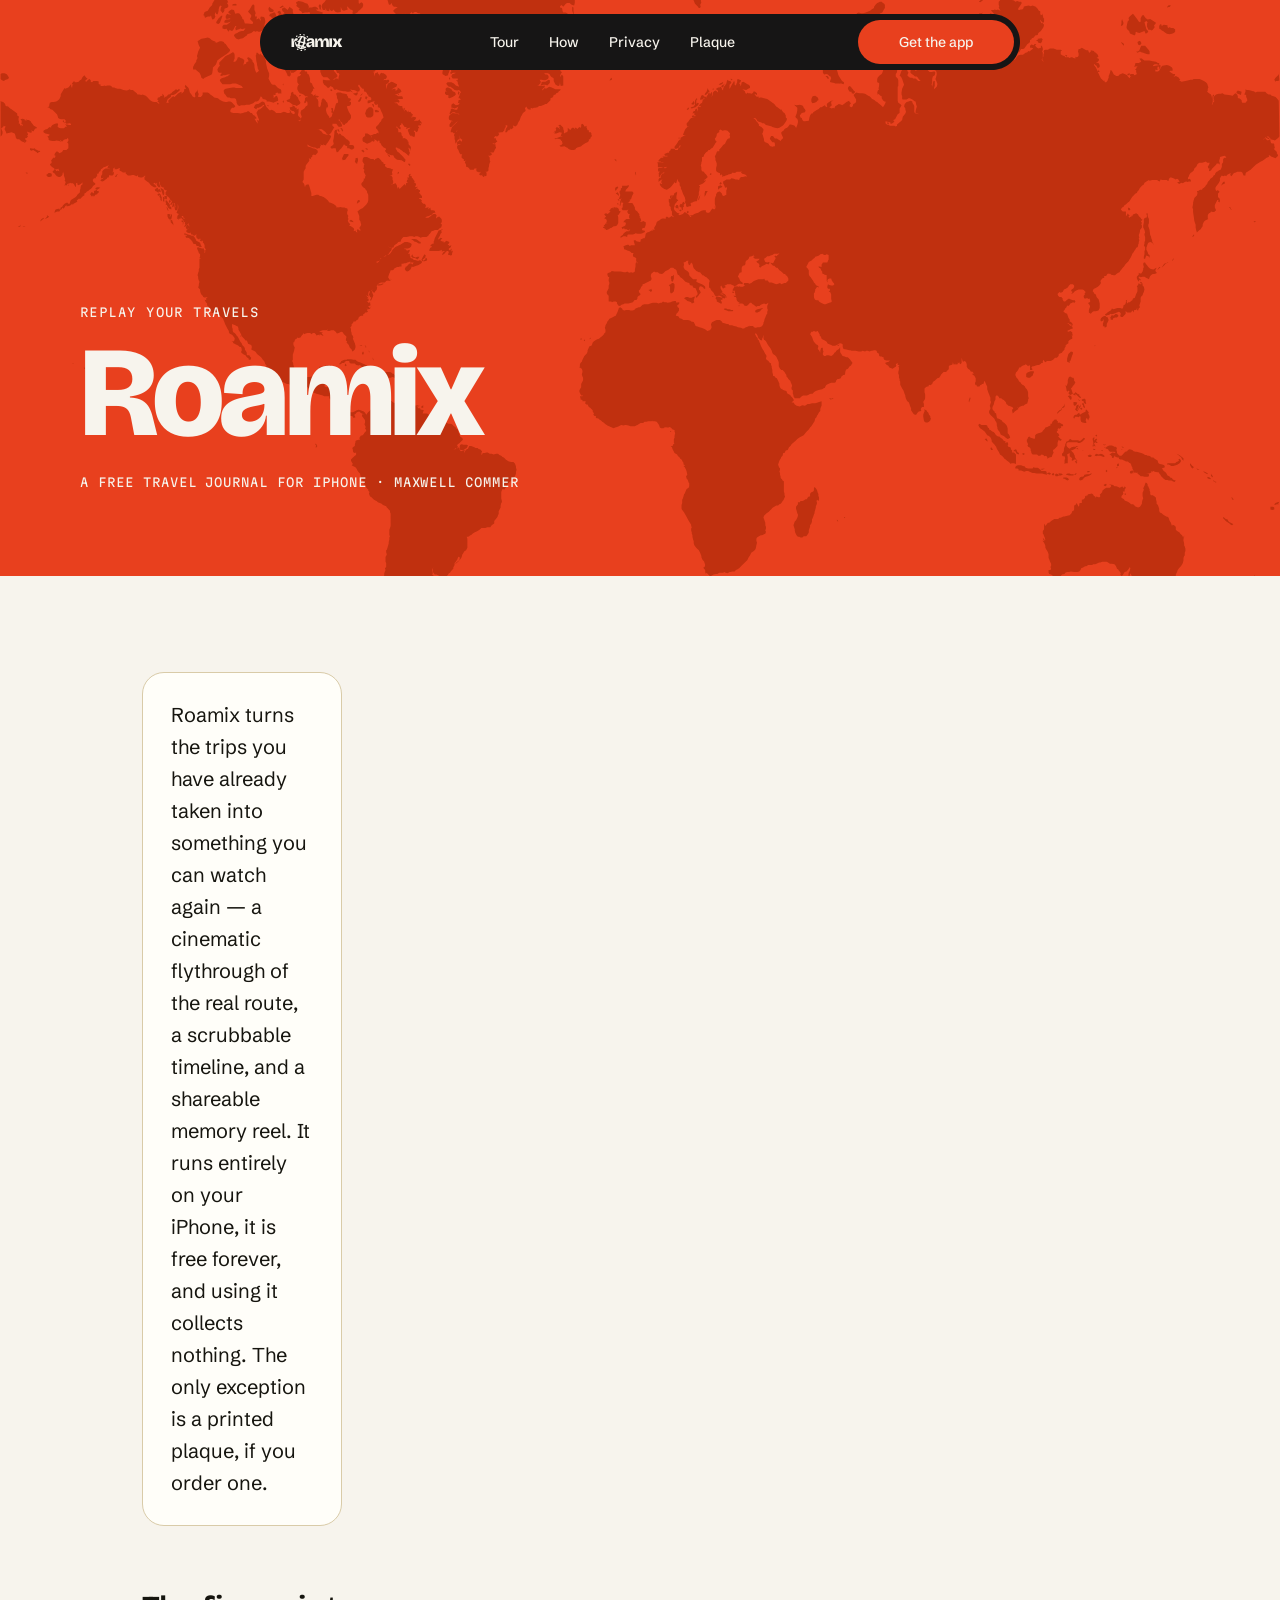
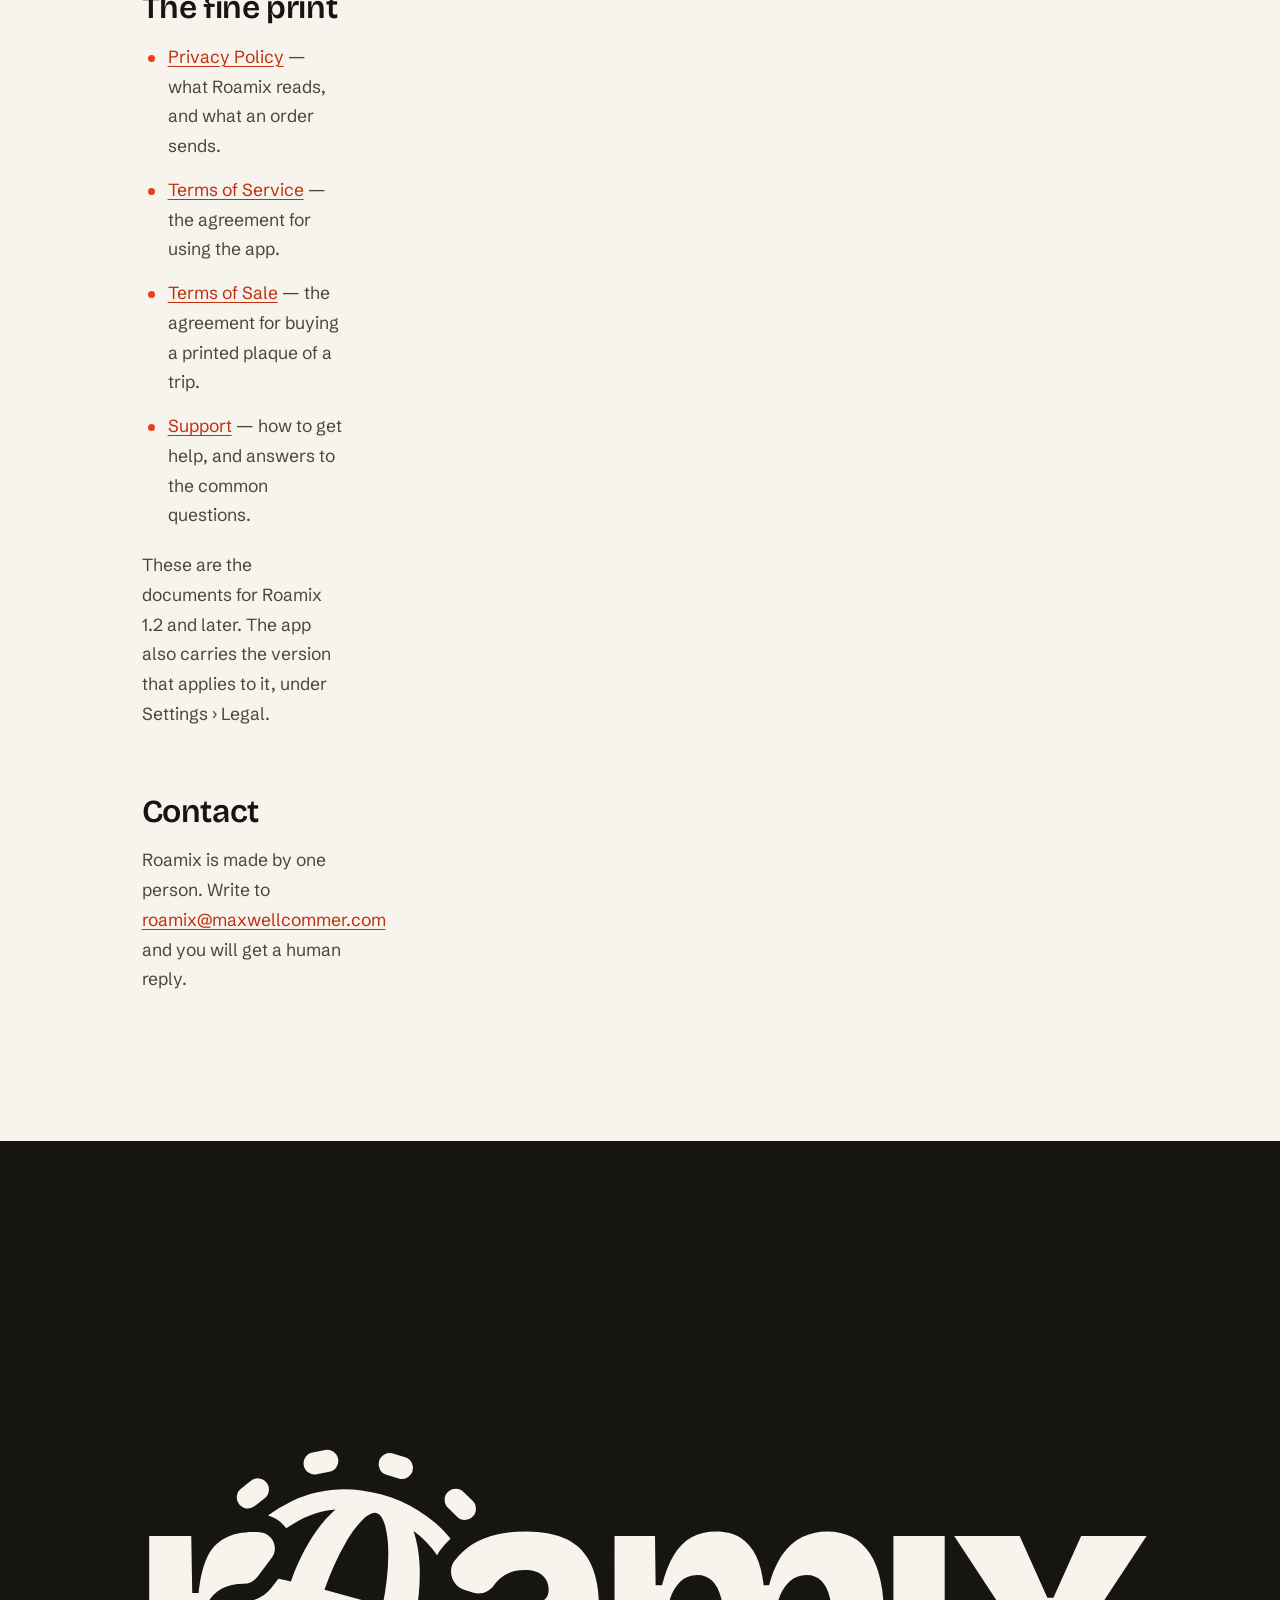
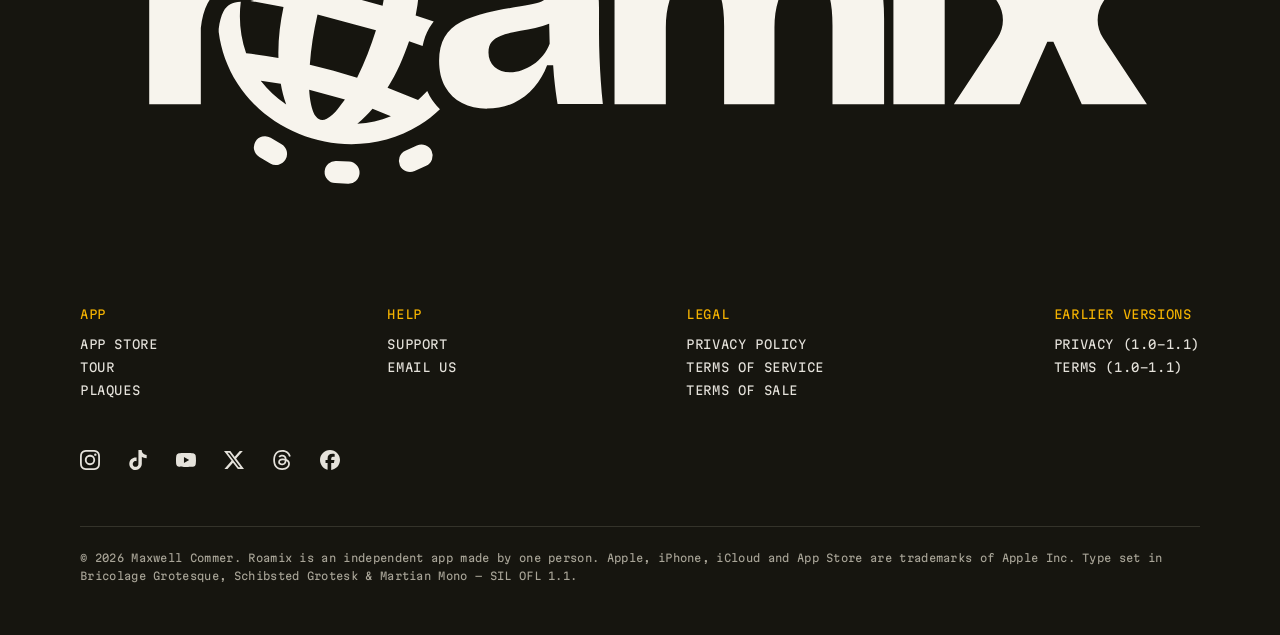
==== commit 93d94800: "Footer links to the six @getroamix social accounts; social profile art and bios" ====
--- a/1.2/index.html
+++ b/1.2/index.html
@@ -19,7 +19,7 @@
 <title>Roamix</title>
 <link rel="icon" href="data:image/svg+xml,%3Csvg%20xmlns='http://www.w3.org/2000/svg'%20viewBox='12%2012%2048%2048'%3E%3Cpath%20fill='%23E8401E'%20d='M57.11,25.15l-.99-1.73c-1.12-1.8-2.5-3.35-4.11-4.74-3.84-3.31-8.52-5.34-13.55-5.97-4.4-.56-8.78.08-12.78,1.97l-2.3,1.23c-1.28.78-2.42,1.64-3.49,2.59-8.49,7.48-10.27,20.06-4.14,29.57,7.02,10.9,22.33,14.48,33.37,7.61,4-2.49,7.09-6.15,8.93-10.47,2.77-6.53,2.42-13.85-.93-20.06ZM52.94,25.46c1.67,2.8,2.64,5.88,2.95,9.13.11,1.2.09,2.32-.07,3.63-2.46-.96-4.91-1.83-7.44-2.62.63-3.18.87-6.32.71-9.51-.1-2.07-.43-4.01-1.1-6,2.05,1.45,3.66,3.25,4.95,5.36ZM35.64,22.08c.86-1.41,1.74-2.7,2.88-3.87,1.01-1.03,2.44-2.05,3.37-.9.48.59.74,1.29.93,2.04.41,1.7.54,3.38.53,5.15-.03,3.11-.4,6.12-1.05,9.32l-10.65-2.91c1.08-3.11,2.35-6.03,3.98-8.83ZM20.31,23.71c1.86-2.33,4.13-4.2,6.78-5.57,2.07-1.05,4.22-1.73,6.6-1.94-1.38,1.24-2.55,2.55-3.6,4.07-1.94,2.81-3.43,5.83-4.56,9.1-2.54-.59-5.04-1.09-7.75-1.52.64-1.54,1.5-2.87,2.53-4.15ZM16.4,32.63l7.77,1.4c-.64,3.06-1.02,6.1-.93,9.35-1.99-.3-3.89-.65-5.92-.85-1.1-3.18-1.42-6.51-.92-9.9ZM20.03,47.58l3.64.53c.23,1.32.53,2.52.99,3.79-1.78-1.19-3.3-2.58-4.63-4.31ZM34.07,52.8c-.52.7-1.2,1.28-1.97,1.72-.75.39-1.52.27-1.98-.39-.38-.45-.57-1.01-.74-1.58-.3-1.07-.44-2.12-.51-3.32l6.55,1.76-1.35,1.81ZM37.65,47c-2.88-.87-5.71-1.64-8.67-2.35.23-3.1.69-6.13,1.41-9.23l10.71,2.91c-.93,2.97-2.03,5.81-3.45,8.67ZM37.69,55.45c1.01-.91,1.92-1.76,2.77-2.77l3.37,1.4c-1.99.83-3.99,1.23-6.14,1.37ZM48.81,51.07l-5.59-2.23c1.69-2.72,2.92-5.54,3.95-8.54l7.42,2.73c-1.26,3.08-3.13,5.79-5.77,8.04Z'/%3E%3C/svg%3E">
 <link rel="preload" href="../fonts/BricolageGrotesque-ExtraBold.ttf" as="font" type="font/ttf" crossorigin>
-<link rel="stylesheet" href="../assets/site.css?v=9d8be3f4">
+<link rel="stylesheet" href="../assets/site.css?v=28aa01ea">
 <link rel="stylesheet" href="../assets/legal.css?v=582b8c62">
 </head>
 <body class="legal">
@@ -86,11 +86,19 @@
       <div><h4>Legal</h4><a href="privacy">Privacy Policy</a><a href="terms">Terms of Service</a><a href="terms-of-sale">Terms of Sale</a></div>
       <div><h4>Earlier versions</h4><a href="../privacy">Privacy (1.0–1.1)</a><a href="../terms">Terms (1.0–1.1)</a></div>
     </div>
+    <nav class="social" aria-label="Roamix on social media">
+      <a href="https://www.instagram.com/getroamix/" rel="me noopener" aria-label="Roamix on Instagram"><svg viewBox="0 0 24 24" aria-hidden="true"><path d="M7.0301.084c-1.2768.0602-2.1487.264-2.911.5634-.7888.3075-1.4575.72-2.1228 1.3877-.6652.6677-1.075 1.3368-1.3802 2.127-.2954.7638-.4956 1.6365-.552 2.914-.0564 1.2775-.0689 1.6882-.0626 4.947.0062 3.2586.0206 3.6671.0825 4.9473.061 1.2765.264 2.1482.5635 2.9107.308.7889.72 1.4573 1.388 2.1228.6679.6655 1.3365 1.0743 2.1285 1.38.7632.295 1.6361.4961 2.9134.552 1.2773.056 1.6884.069 4.9462.0627 3.2578-.0062 3.668-.0207 4.9478-.0814 1.28-.0607 2.147-.2652 2.9098-.5633.7889-.3086 1.4578-.72 2.1228-1.3881.665-.6682 1.0745-1.3378 1.3795-2.1284.2957-.7632.4966-1.636.552-2.9124.056-1.2809.0692-1.6898.063-4.948-.0063-3.2583-.021-3.6668-.0817-4.9465-.0607-1.2797-.264-2.1487-.5633-2.9117-.3084-.7889-.72-1.4568-1.3876-2.1228C21.2982 1.33 20.628.9208 19.8378.6165 19.074.321 18.2017.1197 16.9244.0645 15.6471.0093 15.236-.005 11.977.0014 8.718.0076 8.31.0215 7.0301.0839m.1402 21.6932c-1.17-.0509-1.8053-.2453-2.2287-.408-.5606-.216-.96-.4771-1.3819-.895-.422-.4178-.6811-.8186-.9-1.378-.1644-.4234-.3624-1.058-.4171-2.228-.0595-1.2645-.072-1.6442-.079-4.848-.007-3.2037.0053-3.583.0607-4.848.05-1.169.2456-1.805.408-2.2282.216-.5613.4762-.96.895-1.3816.4188-.4217.8184-.6814 1.3783-.9003.423-.1651 1.0575-.3614 2.227-.4171 1.2655-.06 1.6447-.072 4.848-.079 3.2033-.007 3.5835.005 4.8495.0608 1.169.0508 1.8053.2445 2.228.408.5608.216.96.4754 1.3816.895.4217.4194.6816.8176.9005 1.3787.1653.4217.3617 1.056.4169 2.2263.0602 1.2655.0739 1.645.0796 4.848.0058 3.203-.0055 3.5834-.061 4.848-.051 1.17-.245 1.8055-.408 2.2294-.216.5604-.4763.96-.8954 1.3814-.419.4215-.8181.6811-1.3783.9-.4224.1649-1.0577.3617-2.2262.4174-1.2656.0595-1.6448.072-4.8493.079-3.2045.007-3.5825-.006-4.848-.0608M16.953 5.5864A1.44 1.44 0 1 0 18.39 4.144a1.44 1.44 0 0 0-1.437 1.4424M5.8385 12.012c.0067 3.4032 2.7706 6.1557 6.173 6.1493 3.4026-.0065 6.157-2.7701 6.1506-6.1733-.0065-3.4032-2.771-6.1565-6.174-6.1498-3.403.0067-6.156 2.771-6.1496 6.1738M8 12.0077a4 4 0 1 1 4.008 3.9921A3.9996 3.9996 0 0 1 8 12.0077"/></svg></a>
+      <a href="https://www.tiktok.com/@getroamix" rel="me noopener" aria-label="Roamix on TikTok"><svg viewBox="0 0 24 24" aria-hidden="true"><path d="M12.525.02c1.31-.02 2.61-.01 3.91-.02.08 1.53.63 3.09 1.75 4.17 1.12 1.11 2.7 1.62 4.24 1.79v4.03c-1.44-.05-2.89-.35-4.2-.97-.57-.26-1.1-.59-1.62-.93-.01 2.92.01 5.84-.02 8.75-.08 1.4-.54 2.79-1.35 3.94-1.31 1.92-3.58 3.17-5.91 3.21-1.43.08-2.86-.31-4.08-1.03-2.02-1.19-3.44-3.37-3.65-5.71-.02-.5-.03-1-.01-1.49.18-1.9 1.12-3.72 2.58-4.96 1.66-1.44 3.98-2.13 6.15-1.72.02 1.48-.04 2.96-.04 4.44-.99-.32-2.15-.23-3.02.37-.63.41-1.11 1.04-1.36 1.75-.21.51-.15 1.07-.14 1.61.24 1.64 1.82 3.02 3.5 2.87 1.12-.01 2.19-.66 2.77-1.61.19-.33.4-.67.41-1.06.1-1.79.06-3.57.07-5.36.01-4.03-.01-8.05.02-12.07z"/></svg></a>
+      <a href="https://www.youtube.com/@getroamix" rel="me noopener" aria-label="Roamix on YouTube"><svg viewBox="0 0 24 24" aria-hidden="true"><path d="M23.498 6.186a3.016 3.016 0 0 0-2.122-2.136C19.505 3.545 12 3.545 12 3.545s-7.505 0-9.377.505A3.017 3.017 0 0 0 .502 6.186C0 8.07 0 12 0 12s0 3.93.502 5.814a3.016 3.016 0 0 0 2.122 2.136c1.871.505 9.376.505 9.376.505s7.505 0 9.377-.505a3.015 3.015 0 0 0 2.122-2.136C24 15.93 24 12 24 12s0-3.93-.502-5.814zM9.545 15.568V8.432L15.818 12l-6.273 3.568z"/></svg></a>
+      <a href="https://x.com/getroamix" rel="me noopener" aria-label="Roamix on X"><svg viewBox="0 0 24 24" aria-hidden="true"><path d="M18.901 1.153h3.68l-8.04 9.19L24 22.846h-7.406l-5.8-7.584-6.638 7.584H.474l8.6-9.83L0 1.154h7.594l5.243 6.932ZM17.61 20.644h2.039L6.486 3.24H4.298Z"/></svg></a>
+      <a href="https://www.threads.com/@getroamix" rel="me noopener" aria-label="Roamix on Threads"><svg viewBox="0 0 24 24" aria-hidden="true"><path d="M12.186 24h-.007c-3.581-.024-6.334-1.205-8.184-3.509C2.35 18.44 1.5 15.586 1.472 12.01v-.017c.03-3.579.879-6.43 2.525-8.482C5.845 1.205 8.6.024 12.18 0h.014c2.746.02 5.043.725 6.826 2.098 1.677 1.29 2.858 3.13 3.509 5.467l-2.04.569c-1.104-3.96-3.898-5.984-8.304-6.015-2.91.022-5.11.936-6.54 2.717C4.307 6.504 3.616 8.914 3.589 12c.027 3.086.718 5.496 2.057 7.164 1.43 1.783 3.631 2.698 6.54 2.717 2.623-.02 4.358-.631 5.8-2.045 1.647-1.613 1.618-3.593 1.09-4.798-.31-.71-.873-1.3-1.634-1.75-.192 1.352-.622 2.446-1.284 3.272-.886 1.102-2.14 1.704-3.73 1.79-1.202.065-2.361-.218-3.259-.801-1.063-.689-1.685-1.74-1.752-2.964-.065-1.19.408-2.285 1.33-3.082.88-.76 2.119-1.207 3.583-1.291a13.853 13.853 0 0 1 3.02.142c-.126-.742-.375-1.332-.75-1.757-.513-.586-1.308-.883-2.359-.89h-.029c-.844 0-1.992.232-2.721 1.32L7.734 7.847c.98-1.454 2.568-2.256 4.478-2.256h.044c3.194.02 5.097 1.975 5.287 5.388.108.046.216.094.321.142 1.49.7 2.58 1.761 3.154 3.07.797 1.82.871 4.79-1.548 7.158-1.85 1.81-4.094 2.628-7.277 2.65Zm1.003-11.69c-.242 0-.487.007-.739.021-1.836.103-2.98.946-2.916 2.143.067 1.256 1.452 1.839 2.784 1.767 1.224-.065 2.818-.543 3.086-3.71a10.5 10.5 0 0 0-2.215-.221z"/></svg></a>
+      <a href="https://www.facebook.com/getroamix" rel="me noopener" aria-label="Roamix on Facebook"><svg viewBox="0 0 24 24" aria-hidden="true"><path d="M9.101 23.691v-7.98H6.627v-3.667h2.474v-1.58c0-4.085 1.848-5.978 5.858-5.978.401 0 .955.042 1.468.103a8.68 8.68 0 0 1 1.141.195v3.325a8.623 8.623 0 0 0-.653-.036 26.805 26.805 0 0 0-.733-.009c-.707 0-1.259.096-1.675.309a1.686 1.686 0 0 0-.679.622c-.258.42-.374.995-.374 1.752v1.297h3.919l-.386 2.103-.287 1.564h-3.246v8.245C19.396 23.238 24 18.179 24 12.044c0-6.627-5.373-12-12-12s-12 5.373-12 12c0 5.628 3.874 10.35 9.101 11.647Z"/></svg></a>
+    </nav>
     <p class="legal">© 2026 Maxwell Commer. Roamix is an independent app made by one person. Apple, iPhone, iCloud and App Store are trademarks of Apple Inc. Type set in Bricolage Grotesque, Schibsted Grotesk &amp; Martian Mono — SIL OFL 1.1.</p>
   </div>
 </footer>
 
-<script src="../assets/site.js?v=1a141ad0" defer></script>
+<script src="../assets/site.js?v=7dc224cb" defer></script>
 <script src="../assets/legal.js?v=732454f5" defer></script>
 </body>
 </html>
--- a/assets/site.css
+++ b/assets/site.css
@@ -112,6 +112,17 @@
 @keyframes vt-in { from { opacity: 0; } }
 @keyframes vt-rise { from { opacity: 0; transform: translateY(28px); } }
 @media (prefers-reduced-motion: reduce) { @view-transition { navigation: none; } }
+/* Safari 26 treats the transition's full-screen snapshot layer as a fixed element at the
+   screen edges and paints its toolbar for the length of it (a red bar that then vanishes),
+   so touch screens skip the View Transition: the page fades out on tap (site.js) and the
+   next one fades in, with no overlay layer for Safari to sample */
+@media (hover: none) and (pointer: coarse) {
+  @view-transition { navigation: none; }
+  body { animation: page-in .55s var(--ease-appear) both; }
+  body.leaving { opacity: 0; transition: opacity .18s ease; }
+}
+@keyframes page-in { from { opacity: 0; } }   /* opacity only: a transform on body would unpin the nav */
+@media (prefers-reduced-motion: reduce) { body { animation: none !important; } }
 
 /* ═══ Hero — the atlas, vermilion ground, land in the deep pull ═══ */
 .hero { position: relative; min-height: max(100vh, 640px); min-height: max(100lvh, 640px); display: grid; place-items: end center; overflow: hidden; background: var(--verm); color: var(--paper); isolation: isolate; }
@@ -168,7 +179,7 @@
 /* the frame is native sticky, so it never trails the finger or jumps in height */
 @keyframes strip-slide { from { transform: translate3d(0, 0, 0); } to { transform: translate3d(var(--travel, 0px), 0, 0); } }
 .plate { position: relative; flex: none; height: 100%; aspect-ratio: 1320 / 2868; container-type: inline-size; overflow: hidden; }
-.plate img { position: absolute; inset: 0; width: 100%; height: 100%; object-fit: cover; opacity: 0; transition: opacity .5s ease; }
+.plate img { position: absolute; inset: 0; width: 100%; height: 100%; object-fit: cover; opacity: 0; transition: opacity .7s ease; }
 .plate img.loaded { opacity: 1; }
 .plate .copy { position: absolute; left: 7.65cqw; right: 6cqw; top: 11.1cqw; }
 .plate h3 { margin: 0; font: 800 14.4cqw/0.93 var(--display); letter-spacing: -0.035em; }
@@ -294,6 +305,10 @@
 .foot .cols h4 { margin: 0 0 8px; font: inherit; color: var(--chrome); }
 .foot .cols a { display: block; text-decoration: none; opacity: .92; }
 .foot .cols a:hover { opacity: 1; text-decoration: underline; text-underline-offset: 4px; }
+.foot .social { margin-top: 36px; display: flex; flex-wrap: wrap; gap: 4px; margin-left: -12px; }
+.foot .social a { display: grid; place-items: center; width: 44px; height: 44px; border-radius: 22px; color: var(--paper); opacity: .92; transition: background-color .2s, opacity .2s; }
+.foot .social a:hover, .foot .social a:focus-visible { opacity: 1; background: #34332a; }
+.foot .social svg { width: 20px; height: 20px; fill: currentColor; }
 .foot .legal { margin-top: 44px; padding-top: 22px; border-top: 1px solid #34332a; font: 400 10.5px/1.7 var(--mono); letter-spacing: .03em; color: #a8a497; }
 
 /* ═══ Narrow screens ═══ */
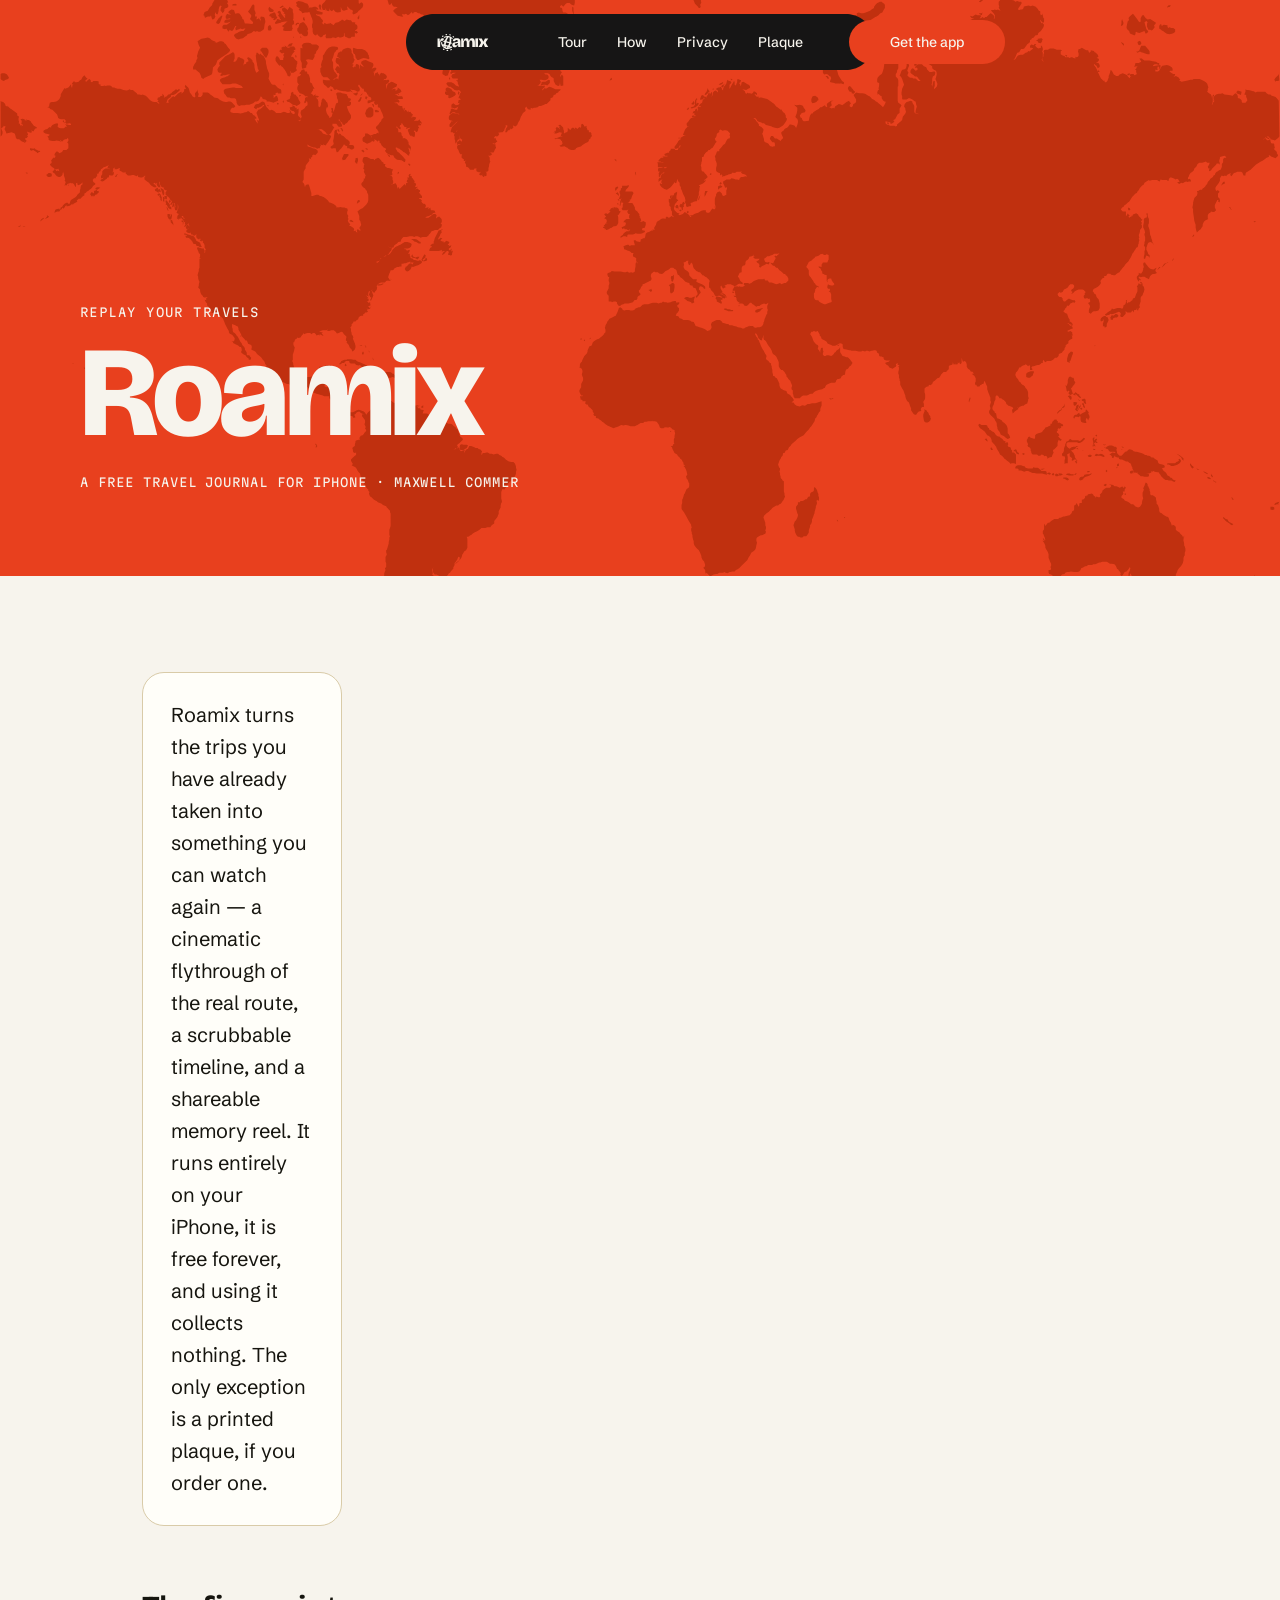
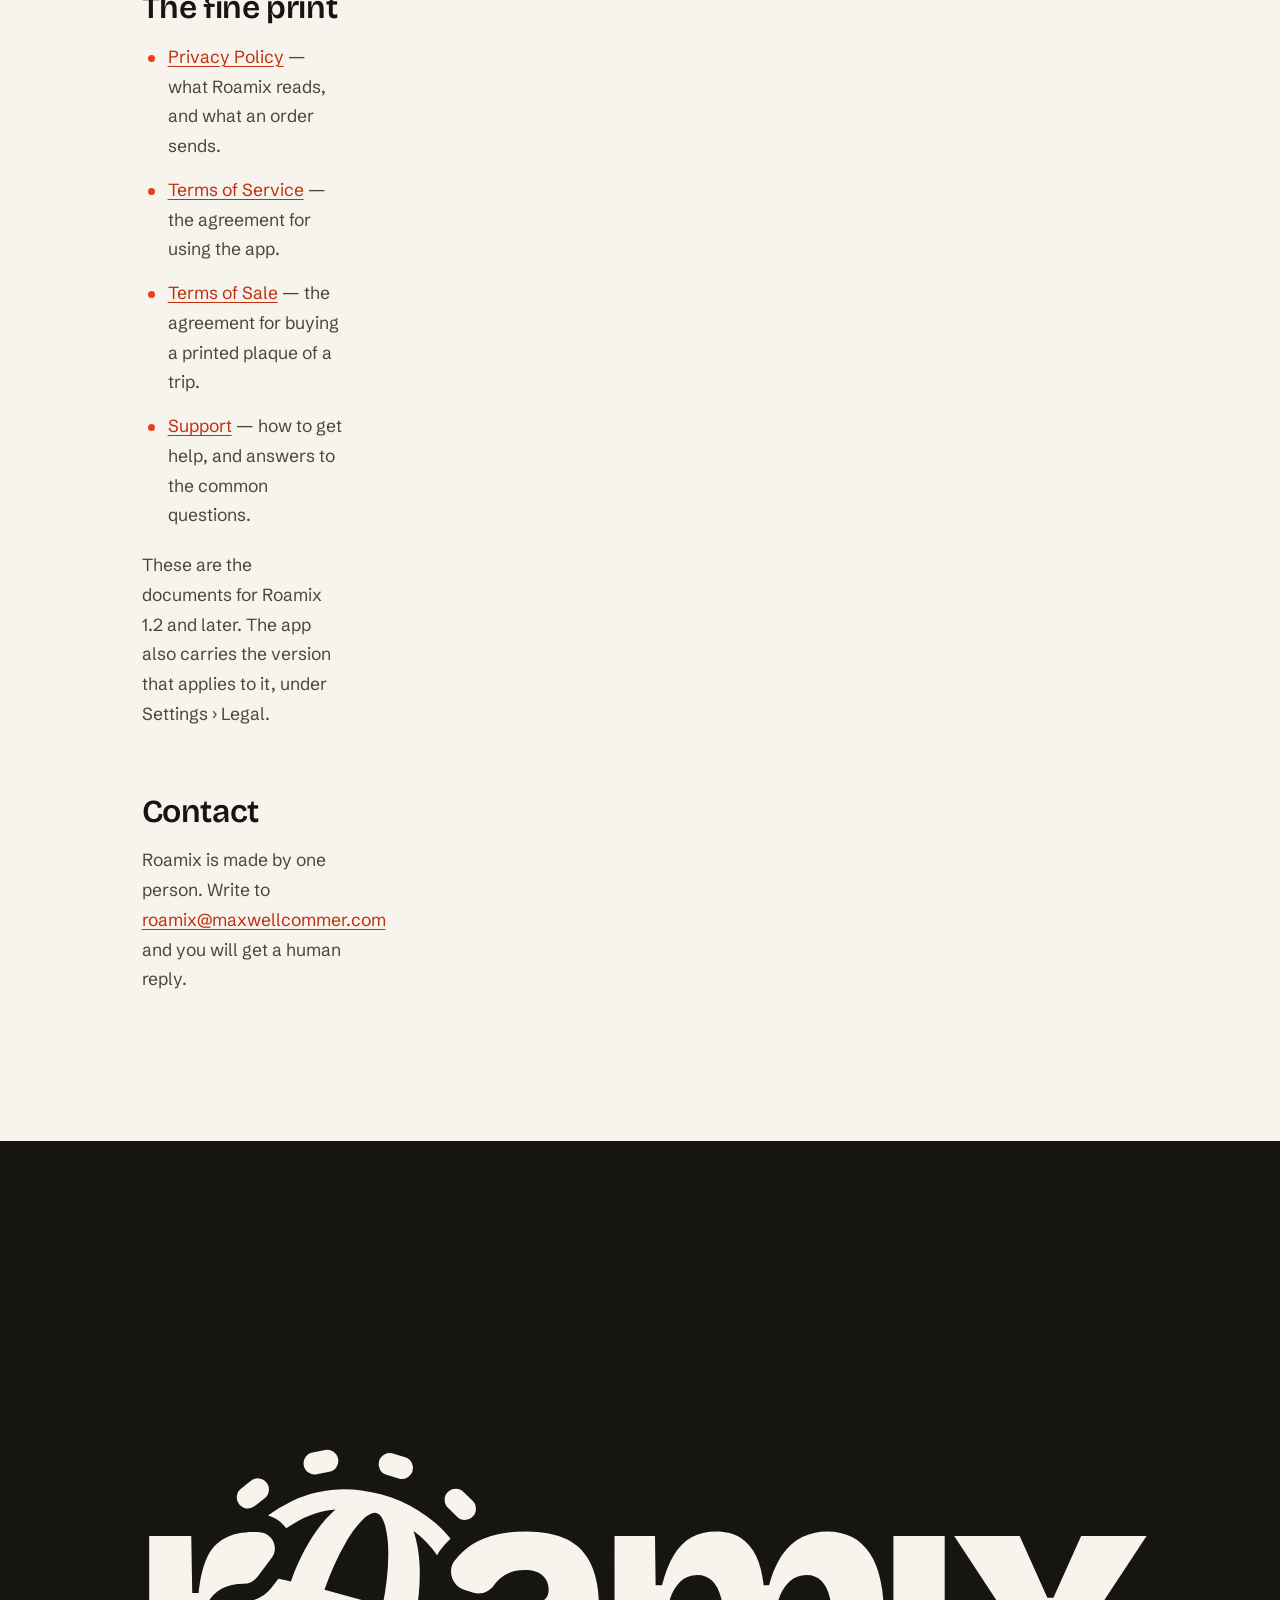
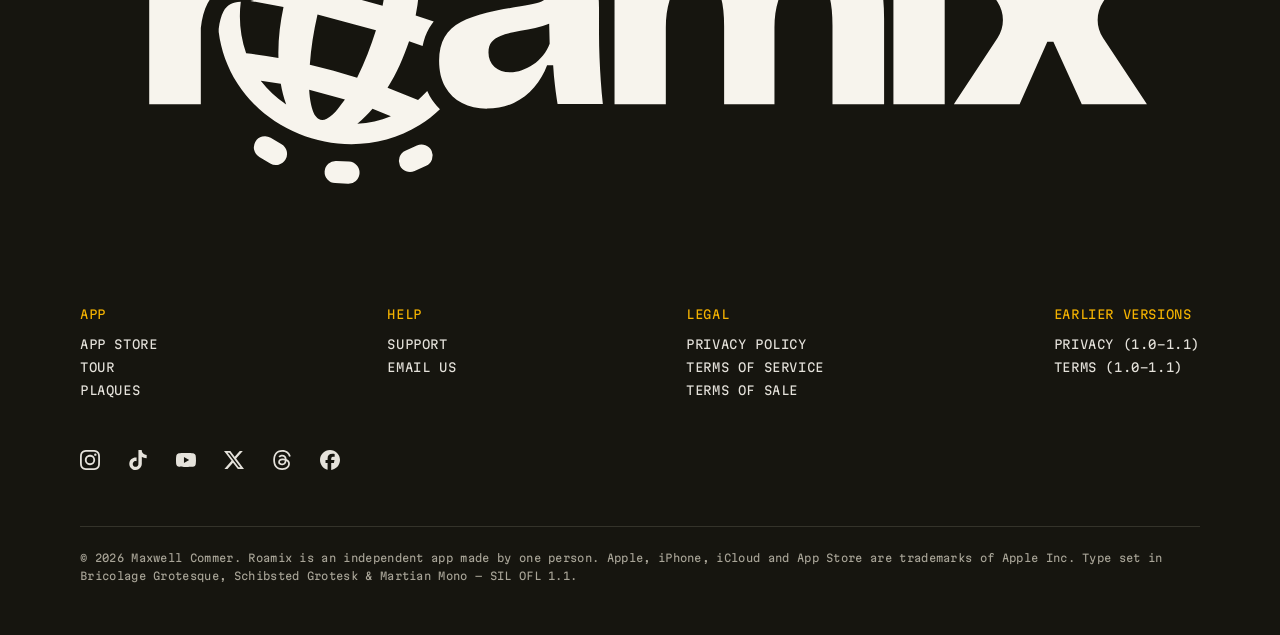
==== commit 35450533: "Nav: the links pill hugs its links on every breakpoint, so the bar has no dead space either side. Co" ====
--- a/1.2/index.html
+++ b/1.2/index.html
@@ -1,7 +1,7 @@
 <!doctype html>
 <!--
   Roamix Privacy Policy — the public copy, served by GitHub Pages at
-  https://maxwellcommer-hub.github.io/roamix/1.2/privacy
+  https://getroamix.com/1.2/privacy
   The WORDING mirrors the in-app Privacy Policy (LegalLibrary.privacyPolicy in the app
   source) verbatim — keep the two in lockstep, including the effective date (currently
   7 October 2026; set it together with LegalLibrary.effectiveDate in
@@ -19,7 +19,7 @@
 <title>Roamix</title>
 <link rel="icon" href="data:image/svg+xml,%3Csvg%20xmlns='http://www.w3.org/2000/svg'%20viewBox='12%2012%2048%2048'%3E%3Cpath%20fill='%23E8401E'%20d='M57.11,25.15l-.99-1.73c-1.12-1.8-2.5-3.35-4.11-4.74-3.84-3.31-8.52-5.34-13.55-5.97-4.4-.56-8.78.08-12.78,1.97l-2.3,1.23c-1.28.78-2.42,1.64-3.49,2.59-8.49,7.48-10.27,20.06-4.14,29.57,7.02,10.9,22.33,14.48,33.37,7.61,4-2.49,7.09-6.15,8.93-10.47,2.77-6.53,2.42-13.85-.93-20.06ZM52.94,25.46c1.67,2.8,2.64,5.88,2.95,9.13.11,1.2.09,2.32-.07,3.63-2.46-.96-4.91-1.83-7.44-2.62.63-3.18.87-6.32.71-9.51-.1-2.07-.43-4.01-1.1-6,2.05,1.45,3.66,3.25,4.95,5.36ZM35.64,22.08c.86-1.41,1.74-2.7,2.88-3.87,1.01-1.03,2.44-2.05,3.37-.9.48.59.74,1.29.93,2.04.41,1.7.54,3.38.53,5.15-.03,3.11-.4,6.12-1.05,9.32l-10.65-2.91c1.08-3.11,2.35-6.03,3.98-8.83ZM20.31,23.71c1.86-2.33,4.13-4.2,6.78-5.57,2.07-1.05,4.22-1.73,6.6-1.94-1.38,1.24-2.55,2.55-3.6,4.07-1.94,2.81-3.43,5.83-4.56,9.1-2.54-.59-5.04-1.09-7.75-1.52.64-1.54,1.5-2.87,2.53-4.15ZM16.4,32.63l7.77,1.4c-.64,3.06-1.02,6.1-.93,9.35-1.99-.3-3.89-.65-5.92-.85-1.1-3.18-1.42-6.51-.92-9.9ZM20.03,47.58l3.64.53c.23,1.32.53,2.52.99,3.79-1.78-1.19-3.3-2.58-4.63-4.31ZM34.07,52.8c-.52.7-1.2,1.28-1.97,1.72-.75.39-1.52.27-1.98-.39-.38-.45-.57-1.01-.74-1.58-.3-1.07-.44-2.12-.51-3.32l6.55,1.76-1.35,1.81ZM37.65,47c-2.88-.87-5.71-1.64-8.67-2.35.23-3.1.69-6.13,1.41-9.23l10.71,2.91c-.93,2.97-2.03,5.81-3.45,8.67ZM37.69,55.45c1.01-.91,1.92-1.76,2.77-2.77l3.37,1.4c-1.99.83-3.99,1.23-6.14,1.37ZM48.81,51.07l-5.59-2.23c1.69-2.72,2.92-5.54,3.95-8.54l7.42,2.73c-1.26,3.08-3.13,5.79-5.77,8.04Z'/%3E%3C/svg%3E">
 <link rel="preload" href="../fonts/BricolageGrotesque-ExtraBold.ttf" as="font" type="font/ttf" crossorigin>
-<link rel="stylesheet" href="../assets/site.css?v=28aa01ea">
+<link rel="stylesheet" href="../assets/site.css?v=d7092209">
 <link rel="stylesheet" href="../assets/legal.css?v=582b8c62">
 </head>
 <body class="legal">
@@ -98,7 +98,7 @@
   </div>
 </footer>
 
-<script src="../assets/site.js?v=7dc224cb" defer></script>
+<script src="../assets/site.js?v=e5908318" defer></script>
 <script src="../assets/legal.js?v=732454f5" defer></script>
 </body>
 </html>
--- a/assets/site.css
+++ b/assets/site.css
@@ -56,14 +56,14 @@
 canvas.goo { position: absolute; pointer-events: none; display: block; }
 
 /* ═══ Nav — one bar at the top; pinches into pills as you scroll ═══ */
-.nav { position: fixed; z-index: 50; top: calc(env(safe-area-inset-top, 0px) + 14px); left: 50%; translate: -50% 0; width: min(760px, calc(100% - 24px)); height: 56px; transition: translate var(--t-settle) var(--ease-settle); }
+.nav { position: fixed; z-index: 50; top: calc(env(safe-area-inset-top, 0px) + 14px); left: 50%; translate: -50% 0; width: max-content; max-width: calc(100% - 24px); height: 56px; transition: translate var(--t-settle) var(--ease-settle); }
 .nav.away { translate: -50% calc(-100% - env(safe-area-inset-top, 0px) - 30px); }
 .nav canvas.goo { inset: 0; width: 100%; height: 100%; filter: brightness(.088); transition: filter .25s ease; }
 .nav.onink canvas.goo { filter: none; }
-.nav .row { position: absolute; inset: 0; display: flex; align-items: stretch; gap: 18px; }
+.nav .row { position: relative; height: 100%; display: flex; align-items: stretch; gap: 18px; }
 .nav .brand { flex: 0 0 112px; display: flex; align-items: center; justify-content: center; color: var(--paper); text-decoration: none; transition: color .25s ease; }
 .nav .brand svg { height: 25px; width: auto; fill: currentColor; }
-.nav .links { flex: 1 1 auto; position: relative; display: flex; align-items: center; justify-content: center; gap: 2px; }
+.nav .links { flex: 0 1 auto; padding: 0 8px; position: relative; display: flex; align-items: center; justify-content: center; gap: 2px; }
 .nav .links a { position: relative; z-index: 1; font: 500 14px/1 var(--text); color: var(--paper); text-decoration: none; padding: 10px 14px; border-radius: 20px; transition: color .25s ease; }
 .nav .links a.on { color: var(--ink); }
 /* the stock lozenge under the hovered/current link: its two ends run on different springs,
@@ -81,11 +81,11 @@
 /* phones get the whole bar too, just tighter: a smaller mark, snug links, and a short
    "Get" on the button (the full "Get the app" stays as its accessible name) */
 @media (max-width: 640px) {
-  .nav { height: 48px; width: calc(100% - 16px); top: calc(env(safe-area-inset-top, 0px) + 10px); }
+  .nav { height: 48px; width: max-content; max-width: calc(100% - 16px); top: calc(env(safe-area-inset-top, 0px) + 10px); }
   .nav .row { gap: 8px; }
   .nav .brand { flex: 0 0 62px; }
   .nav .brand svg { height: 19px; }
-  .nav .links { gap: 0; }
+  .nav .links { gap: 0; padding: 0 6px; }
   .nav .links a { font-size: 13px; padding: 9px 7px; }
   .nav .pick { top: 6px; height: 36px; }
   .nav .cta { flex: 0 0 64px; padding: 5px; }
@@ -223,7 +223,6 @@
 .board .cell .leaf { transform-origin: 50% 100%; clip-path: inset(0 0 50% 0); backface-visibility: hidden; z-index: 2; }
 .board .cell.flip .leaf { animation: flap .07s linear; }
 @keyframes flap { from { transform: rotateX(0); } to { transform: rotateX(-90deg); } }
-.fills .tap { margin-top: 14px; font: 400 11px/1 var(--mono); letter-spacing: .1em; text-transform: uppercase; color: var(--chrome-deep); }
 .fills .fine { margin-top: 26px; font: 400 10.5px/1.6 var(--mono); letter-spacing: .03em; color: var(--chrome-deep); max-width: 52ch; }
 
 /* — Every mile, counted: vermilion-deep field, goo bubbles in four inks — */
@@ -241,7 +240,6 @@
 .bubbles .labels > div { position: absolute; left: 0; top: 0; display: grid; place-items: center; text-align: center; will-change: transform; }
 .bubbles .labels b { display: block; font: 400 clamp(17px, 2.1vw, 26px)/1 var(--mono); letter-spacing: -.01em; }
 .bubbles .labels small { display: block; margin-top: 6px; font: 400 clamp(8px, .75vw, 10px)/1.25 var(--mono); letter-spacing: .1em; text-transform: uppercase; }
-.miles .note { margin-top: 18px; font: 400 11px/1 var(--mono); letter-spacing: .1em; text-transform: uppercase; opacity: .85; }
 
 /* — Nothing leaves your phone: bare stock (a reading surface) — */
 .private { background: var(--paper); color: var(--ink); }
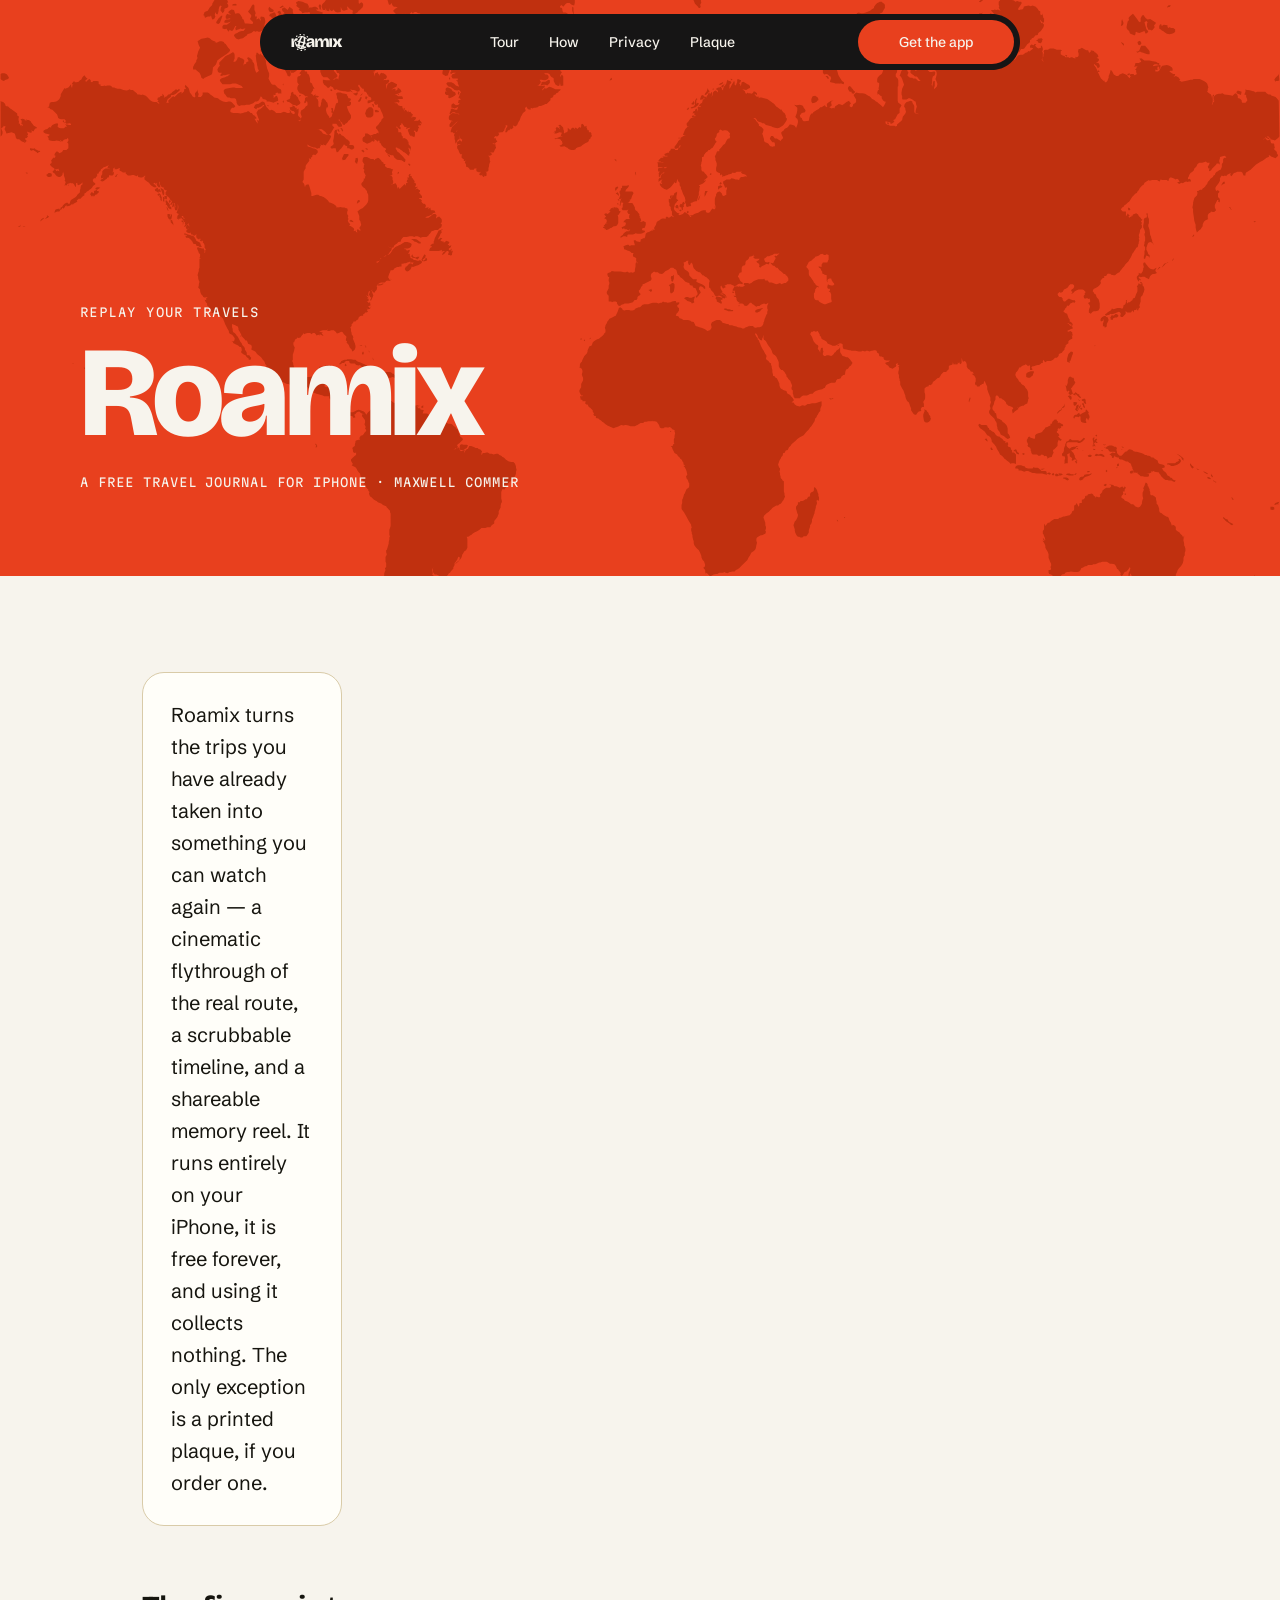
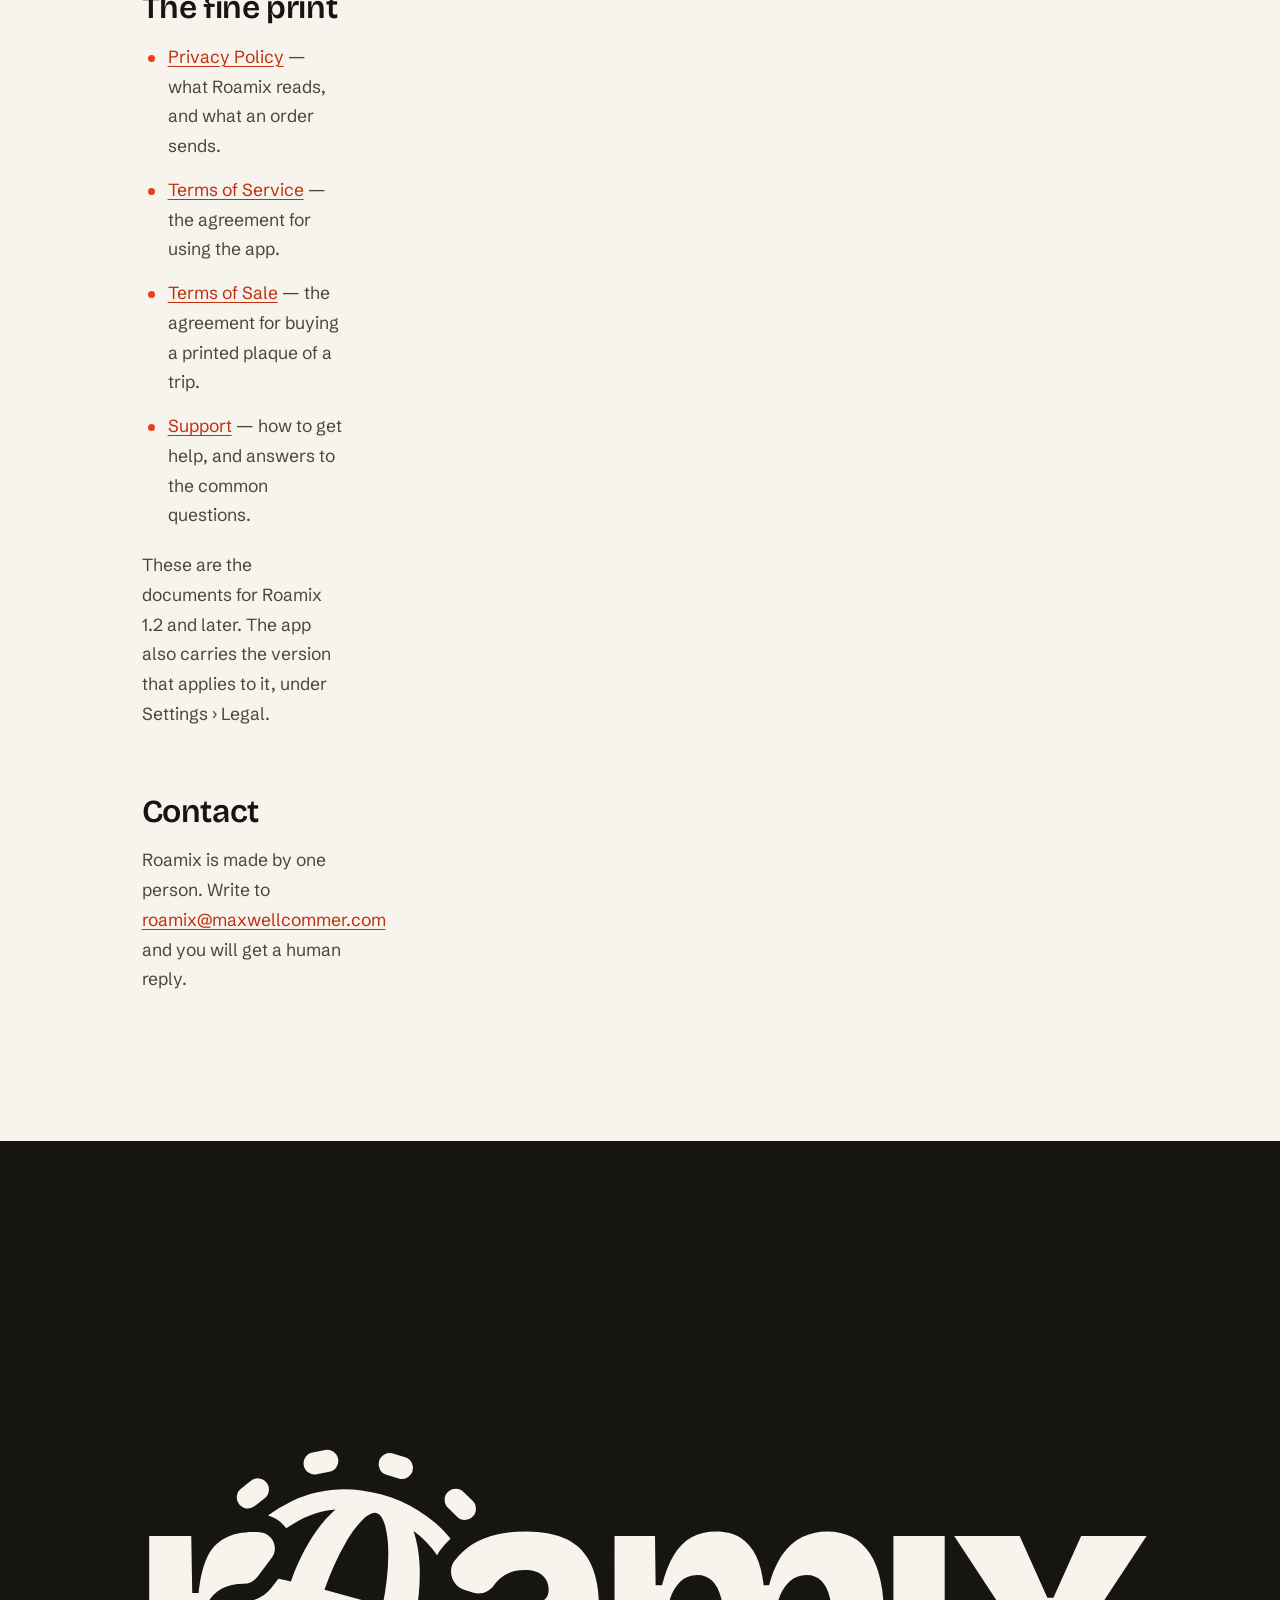
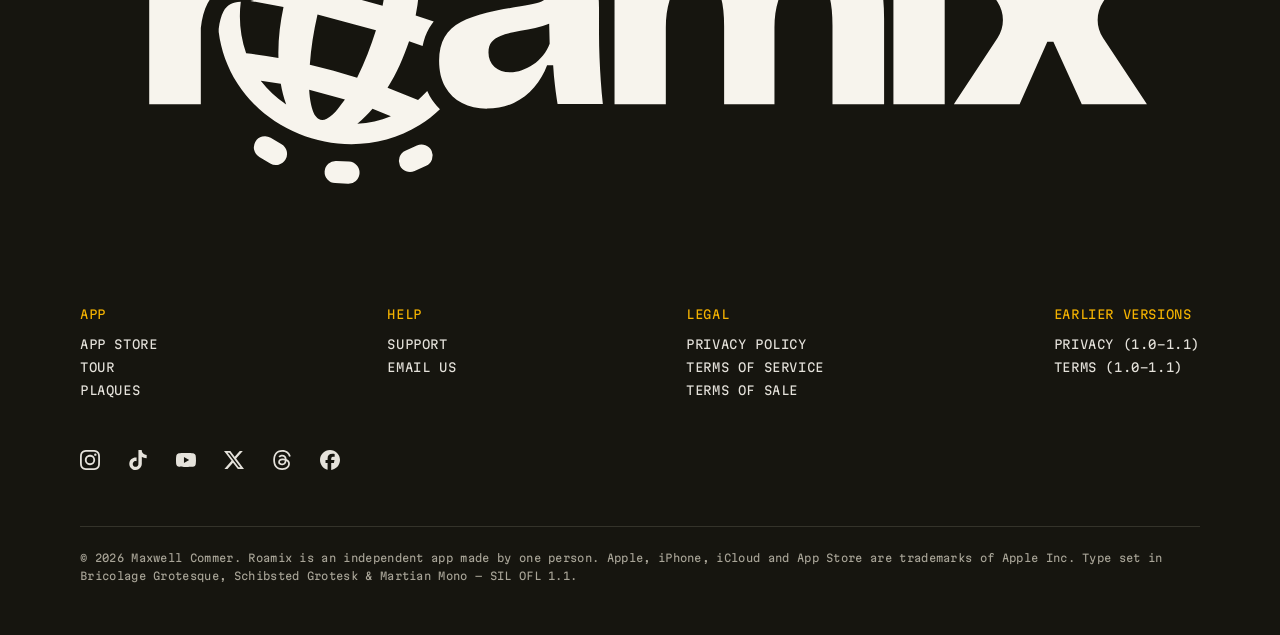
==== commit 3e88e628: "Revert "Nav: the links pill hugs its links on every breakpoint, so the bar has no dead space either " ====
--- a/1.2/index.html
+++ b/1.2/index.html
@@ -19,7 +19,7 @@
 <title>Roamix</title>
 <link rel="icon" href="data:image/svg+xml,%3Csvg%20xmlns='http://www.w3.org/2000/svg'%20viewBox='12%2012%2048%2048'%3E%3Cpath%20fill='%23E8401E'%20d='M57.11,25.15l-.99-1.73c-1.12-1.8-2.5-3.35-4.11-4.74-3.84-3.31-8.52-5.34-13.55-5.97-4.4-.56-8.78.08-12.78,1.97l-2.3,1.23c-1.28.78-2.42,1.64-3.49,2.59-8.49,7.48-10.27,20.06-4.14,29.57,7.02,10.9,22.33,14.48,33.37,7.61,4-2.49,7.09-6.15,8.93-10.47,2.77-6.53,2.42-13.85-.93-20.06ZM52.94,25.46c1.67,2.8,2.64,5.88,2.95,9.13.11,1.2.09,2.32-.07,3.63-2.46-.96-4.91-1.83-7.44-2.62.63-3.18.87-6.32.71-9.51-.1-2.07-.43-4.01-1.1-6,2.05,1.45,3.66,3.25,4.95,5.36ZM35.64,22.08c.86-1.41,1.74-2.7,2.88-3.87,1.01-1.03,2.44-2.05,3.37-.9.48.59.74,1.29.93,2.04.41,1.7.54,3.38.53,5.15-.03,3.11-.4,6.12-1.05,9.32l-10.65-2.91c1.08-3.11,2.35-6.03,3.98-8.83ZM20.31,23.71c1.86-2.33,4.13-4.2,6.78-5.57,2.07-1.05,4.22-1.73,6.6-1.94-1.38,1.24-2.55,2.55-3.6,4.07-1.94,2.81-3.43,5.83-4.56,9.1-2.54-.59-5.04-1.09-7.75-1.52.64-1.54,1.5-2.87,2.53-4.15ZM16.4,32.63l7.77,1.4c-.64,3.06-1.02,6.1-.93,9.35-1.99-.3-3.89-.65-5.92-.85-1.1-3.18-1.42-6.51-.92-9.9ZM20.03,47.58l3.64.53c.23,1.32.53,2.52.99,3.79-1.78-1.19-3.3-2.58-4.63-4.31ZM34.07,52.8c-.52.7-1.2,1.28-1.97,1.72-.75.39-1.52.27-1.98-.39-.38-.45-.57-1.01-.74-1.58-.3-1.07-.44-2.12-.51-3.32l6.55,1.76-1.35,1.81ZM37.65,47c-2.88-.87-5.71-1.64-8.67-2.35.23-3.1.69-6.13,1.41-9.23l10.71,2.91c-.93,2.97-2.03,5.81-3.45,8.67ZM37.69,55.45c1.01-.91,1.92-1.76,2.77-2.77l3.37,1.4c-1.99.83-3.99,1.23-6.14,1.37ZM48.81,51.07l-5.59-2.23c1.69-2.72,2.92-5.54,3.95-8.54l7.42,2.73c-1.26,3.08-3.13,5.79-5.77,8.04Z'/%3E%3C/svg%3E">
 <link rel="preload" href="../fonts/BricolageGrotesque-ExtraBold.ttf" as="font" type="font/ttf" crossorigin>
-<link rel="stylesheet" href="../assets/site.css?v=d7092209">
+<link rel="stylesheet" href="../assets/site.css?v=8adbd7b3">
 <link rel="stylesheet" href="../assets/legal.css?v=582b8c62">
 </head>
 <body class="legal">
--- a/assets/site.css
+++ b/assets/site.css
@@ -56,14 +56,14 @@
 canvas.goo { position: absolute; pointer-events: none; display: block; }
 
 /* ═══ Nav — one bar at the top; pinches into pills as you scroll ═══ */
-.nav { position: fixed; z-index: 50; top: calc(env(safe-area-inset-top, 0px) + 14px); left: 50%; translate: -50% 0; width: max-content; max-width: calc(100% - 24px); height: 56px; transition: translate var(--t-settle) var(--ease-settle); }
+.nav { position: fixed; z-index: 50; top: calc(env(safe-area-inset-top, 0px) + 14px); left: 50%; translate: -50% 0; width: min(760px, calc(100% - 24px)); height: 56px; transition: translate var(--t-settle) var(--ease-settle); }
 .nav.away { translate: -50% calc(-100% - env(safe-area-inset-top, 0px) - 30px); }
 .nav canvas.goo { inset: 0; width: 100%; height: 100%; filter: brightness(.088); transition: filter .25s ease; }
 .nav.onink canvas.goo { filter: none; }
-.nav .row { position: relative; height: 100%; display: flex; align-items: stretch; gap: 18px; }
+.nav .row { position: absolute; inset: 0; display: flex; align-items: stretch; gap: 18px; }
 .nav .brand { flex: 0 0 112px; display: flex; align-items: center; justify-content: center; color: var(--paper); text-decoration: none; transition: color .25s ease; }
 .nav .brand svg { height: 25px; width: auto; fill: currentColor; }
-.nav .links { flex: 0 1 auto; padding: 0 8px; position: relative; display: flex; align-items: center; justify-content: center; gap: 2px; }
+.nav .links { flex: 1 1 auto; position: relative; display: flex; align-items: center; justify-content: center; gap: 2px; }
 .nav .links a { position: relative; z-index: 1; font: 500 14px/1 var(--text); color: var(--paper); text-decoration: none; padding: 10px 14px; border-radius: 20px; transition: color .25s ease; }
 .nav .links a.on { color: var(--ink); }
 /* the stock lozenge under the hovered/current link: its two ends run on different springs,
@@ -81,11 +81,11 @@
 /* phones get the whole bar too, just tighter: a smaller mark, snug links, and a short
    "Get" on the button (the full "Get the app" stays as its accessible name) */
 @media (max-width: 640px) {
-  .nav { height: 48px; width: max-content; max-width: calc(100% - 16px); top: calc(env(safe-area-inset-top, 0px) + 10px); }
+  .nav { height: 48px; width: calc(100% - 16px); top: calc(env(safe-area-inset-top, 0px) + 10px); }
   .nav .row { gap: 8px; }
   .nav .brand { flex: 0 0 62px; }
   .nav .brand svg { height: 19px; }
-  .nav .links { gap: 0; padding: 0 6px; }
+  .nav .links { gap: 0; }
   .nav .links a { font-size: 13px; padding: 9px 7px; }
   .nav .pick { top: 6px; height: 36px; }
   .nav .cta { flex: 0 0 64px; padding: 5px; }
